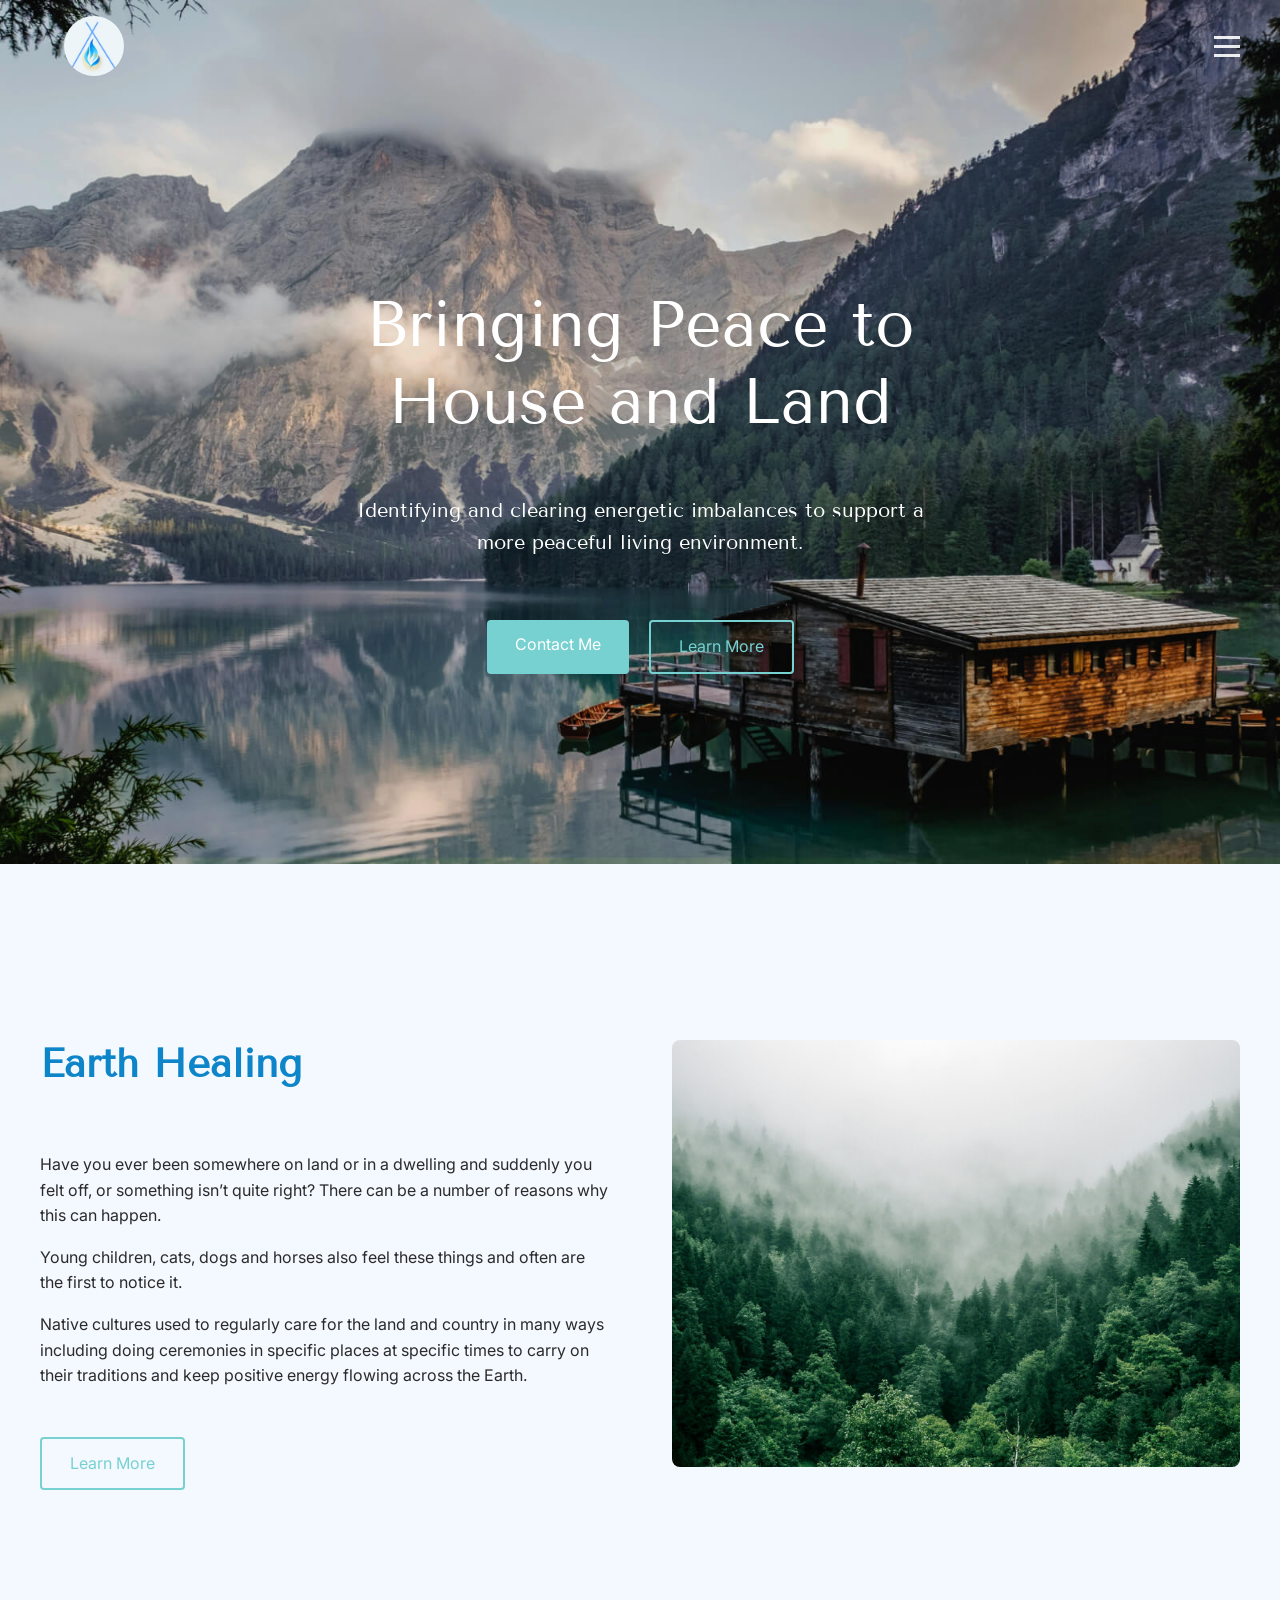
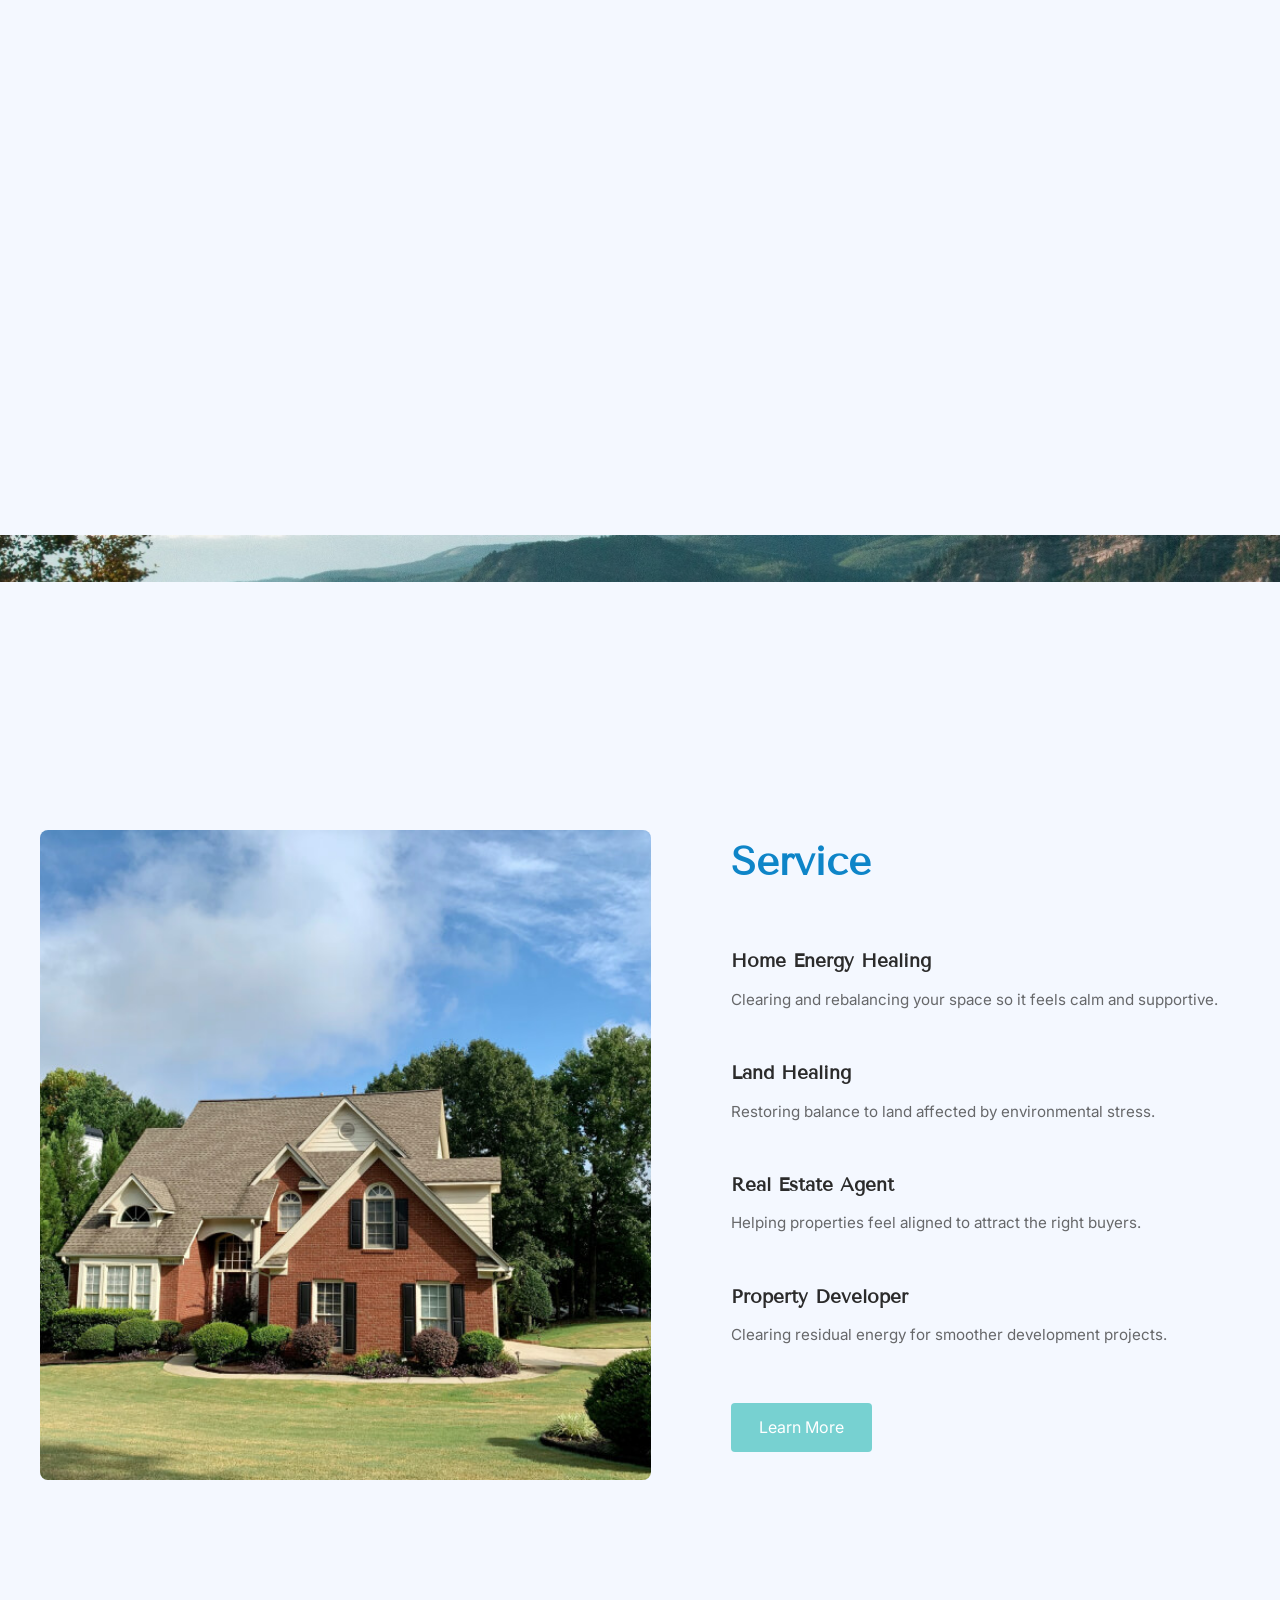
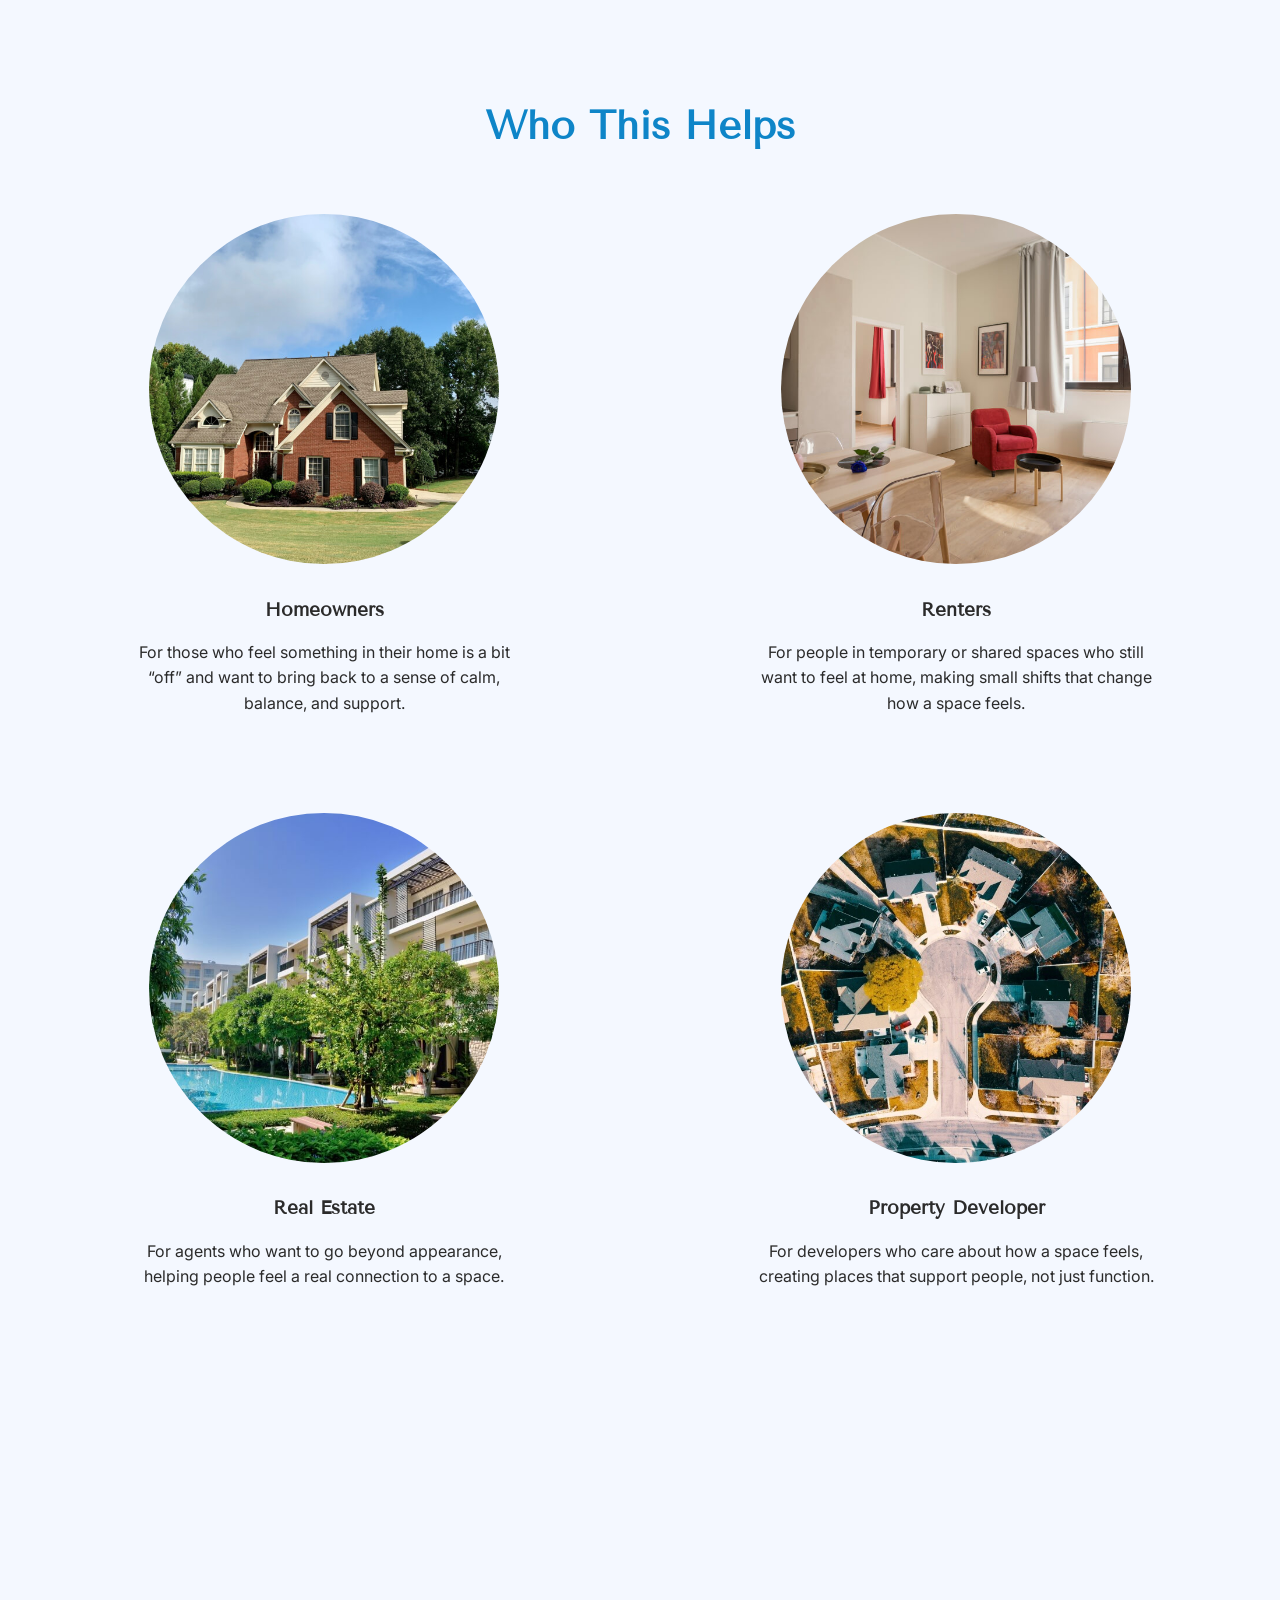
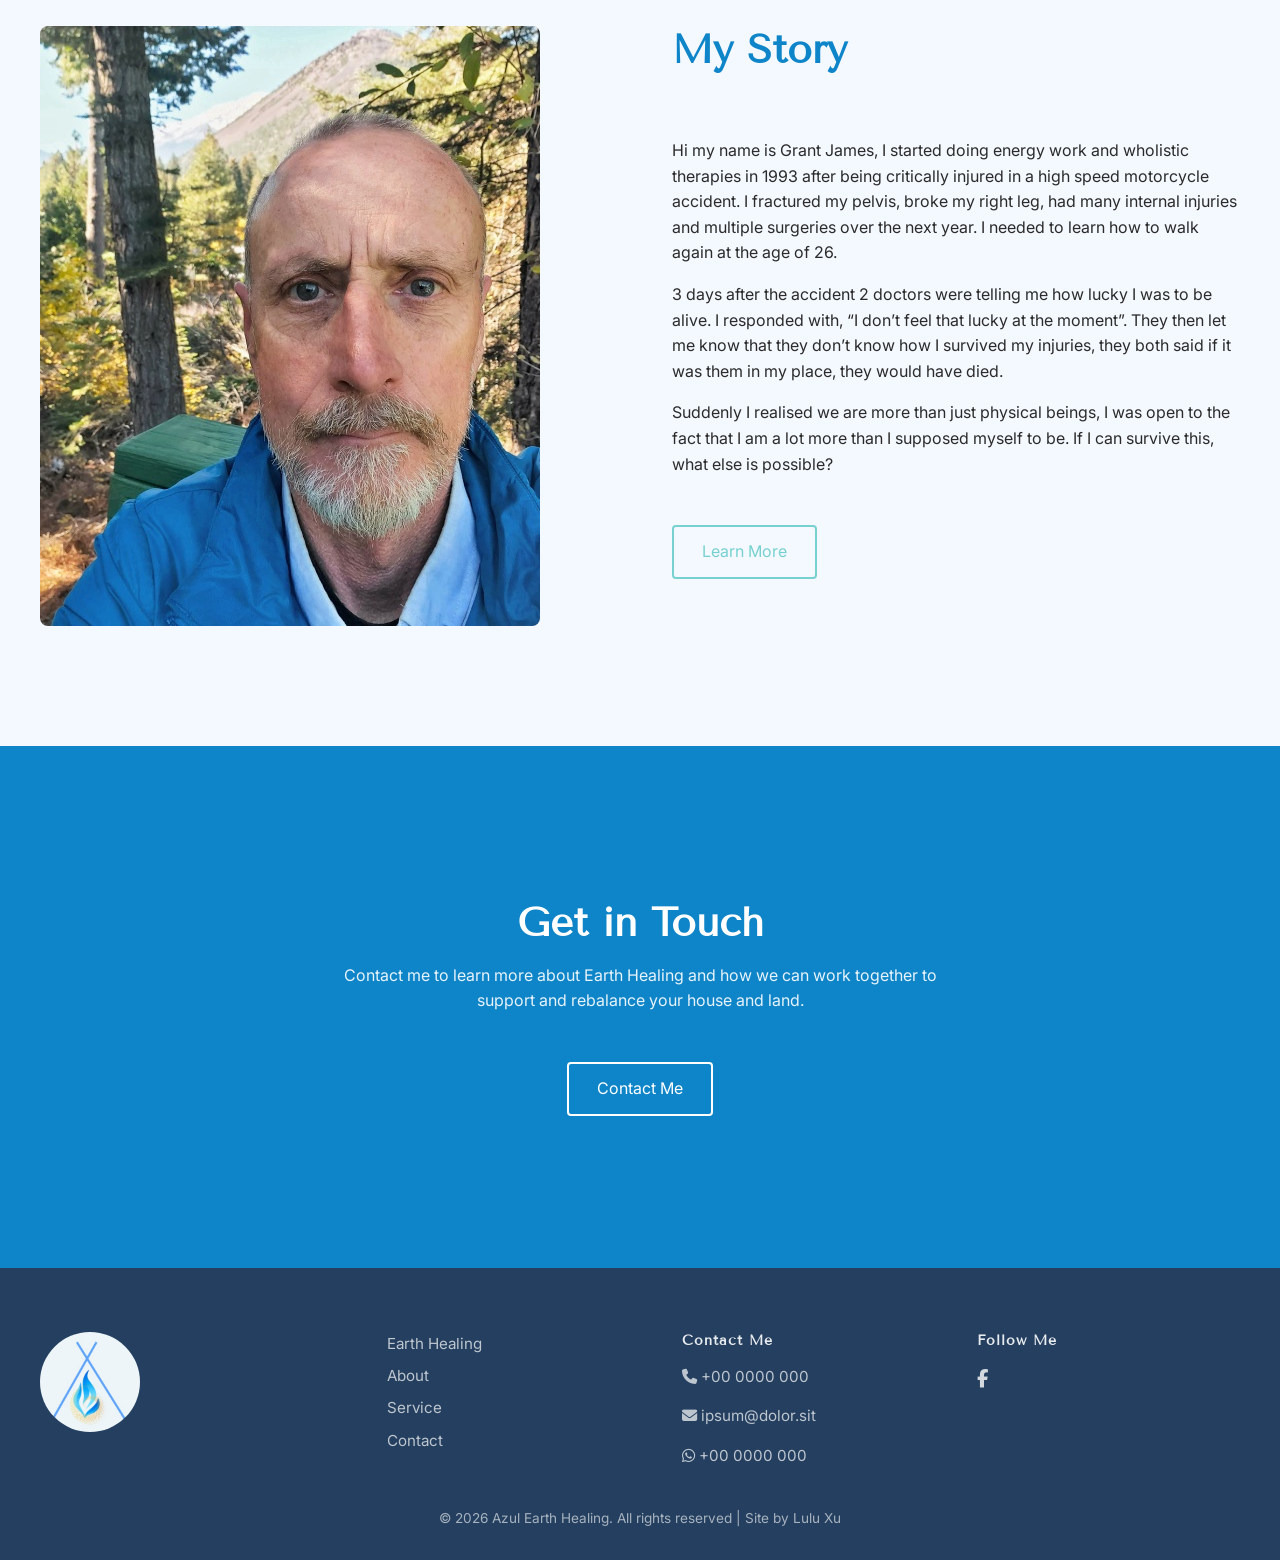
==== index.html @ b0267b79 "updating pricing section & adding Calendly" ====
<!DOCTYPE html>
<html lang="en">

<head>

<meta charset="UTF-8">
  <meta name="viewport" content="width=device-width, initial-scale=1.0">

<meta name="description" content="Azul Earth Healing">
  
<title>Azul Earth Healing</title>

<!-- preload the hero image so it doesn't cause flash -->
<link rel="preload" as="image" href="images/hero-Grant.jpg">

<link rel="stylesheet" href="css/styles.css">

<link href="https://fonts.googleapis.com/css2?family=Inter:wght@300;400;500&family=Tenor+Sans&display=swap" rel="stylesheet">

<link rel="stylesheet" href="https://cdnjs.cloudflare.com/ajax/libs/font-awesome/6.5.0/css/all.min.css">
</head>

<body >

<!-- NAVBAR 

<header class="navbar">

<div class="container nav-wrapper">

<div class="logo">
  <a href="index.html">
  <img src="images//logo-Grant.jpg" alt="Grant James Logo"></a>
</div>

<nav>
<ul>
  <li><a href="EarthHealing.html">Earth Healing</a></li>
  <li><a href="Service.html">Service</a></li>
  <li><a href="About.html">About</a></li>
  <li><a href="Contact.html">Contact</a></li>

</ul>
</nav>

</div>

</header>
-->



<!-- NAVBAR NEW -->
<header class="navbar">
  <div class="container nav-container">
    
    <!-- Logo -->
    <div class="logo">
     <a href="index.html">
  <img src="images//logo-Grant.jpg" alt="Grant James Logo"></a>
    </div>

    <!-- Nav Links -->
    <nav class="nav-menu" id="navMenu">
      <a href="EarthHealing.html">Earth Healing</a>
      <a href="Service.html">Service</a>
      <a href="About.html">About</a>
      <a href="Contact.html">Contact</a>
    </nav>

    <!-- Hamburger -->
    <div class="hamburger" id="hamburger">
      <span></span>
      <span></span>
      <span></span>
    </div>

  </div>
</header>


<!-- HERO -->

<section class="hero parallax-hero">

<div class="container hero-content">

<h1>Bringing Peace to House and Land</h1>

<p>
Identifying and clearing energetic imbalances to support a more peaceful living environment.
</p>

<div class="hero-buttons">

  <a href="Contact.html" class="btn btn-primary">Contact Me</a>
  <a href="About.html" class="btn btn-outline">Learn More</a>

</div>

</div>

</section>





<!-- CONTENT SECTION -->


<section class="section">
 
<div class="container earthHealing grid-2 reveal">
   
<div>

<h2>Earth Healing</h2>

<p>Have you ever been somewhere on land or in a dwelling and suddenly you felt off, or something isn’t quite right? There can be a number of reasons why this can happen.
</p>
 <p>Young children, cats, dogs and horses also feel these things and often are the first to notice it. 
</p>      
 <p>Native cultures used to regularly care for the land and country in many ways including doing ceremonies in specific places at specific times to carry on their traditions and keep positive energy flowing across the Earth. 
</p>      


<a href="EarthHealing.html" class="btn btn-outline">Learn More</a>

</div>

<img src="images/earth-healing-img-grant.jpg" alt="Grant James - Land Healing">

</div>

</section>


<!-- IMAGE SECTION (PARALLAX / VISUAL BREAK) -->

<section class="image-section parallax-bg"></section>


<!-- SERVICES -->


<section class="services-hover reveal">
  <div class="container services-layout">

    <!-- LEFT: IMAGE -->
   <div class="service-image">
  <img id="imageA" class="img-layer active" src="images/homeowners.jpg" alt="">
  <img id="imageB" class="img-layer" src="images/homeowners.jpg" alt="">
</div>

    <!-- RIGHT: TEXT LIST -->
    <div class="service-list">
  

      <div class="service-item active" 
           data-image="images/homeowners.jpg">
             <h2>Service</h2>
        <h3>Home Energy Healing</h3>
        <p>Clearing and rebalancing your space so it feels calm and supportive.</p>
      </div>

      <div class="service-item" 
           data-image="images/earthHealingImg2.jpg">
        <h3>Land Healing</h3>
        <p>Restoring balance to land affected by environmental stress.</p>
      </div>

      <div class="service-item" 
           data-image="images/realestate.jpg">
        <h3>Real Estate Agent</h3>
        <p>Helping properties feel aligned to attract the right buyers.</p>
      </div>

      <div class="service-item" 
           data-image="images/developer.jpg">
        <h3>Property Developer</h3>
        <p>Clearing residual energy for smoother development projects.</p>
      </div>

      <a href="Service.html" class="btn service-list-btn btn-primary">Learn More</a>

    </div>

  </div>
</section>





<!-- Who This Helps Section -->


<section class="section client">

<div class="container reveal">

<h2 class="text-center">Who This Helps</h2>

<div class="grid-2">

<div class="client-card">

<img src="images/homeowners.jpg" alt="Homeowners">

<h3>Homeowners</h3>

<p>For those who feel something in their home is a bit “off” and want to bring back to a sense of calm, balance, and support.
</p>

</div>

<div class="client-card">

<img src="images/renters.jpg" alt="Renters">

<h3>Renters</h3>

<p>For people in temporary or shared spaces who still want to feel at home, making small shifts that change how a space feels.
</p>

</div>

<div class="client-card">

<img src="images/realestate.jpg" alt="Real estate">

<h3>Real Estate</h3>

<p>For agents who want to go beyond appearance, helping people feel a real connection to a space.
</p>

</div>

<div class="client-card">

<img src="images/developer.jpg" alt="Real estate">

<h3>Property Developer</h3>

<p>For developers who care about how a space feels, creating places that support people, not just function.
</p>

</div>

</div>

</div>

</section>

<!-- STORY / ABOUT -->

<section class="section">

<div class="container myStory grid-2 reveal">

<img src="images/profile-Grant.jpg" alt="Grant James">

<div>

<h2 >My Story</h2>

    <p>Hi my name is Grant James, I started doing energy work and wholistic therapies in 1993 after being critically injured in a high speed motorcycle accident. I fractured my pelvis, broke my right leg, had many internal injuries and multiple surgeries over the next year. I needed to learn how to walk again at the age of 26.
</p> 
    <p>3 days after the accident 2 doctors were telling me how lucky I was to be alive. I responded with, “I don’t feel that lucky at the moment”. They then let me know that they don’t know how I survived my injuries, they both said if it was them in my place, they would have died.
</p>
<p>Suddenly I realised we are more than just physical beings, I was open to the fact that I am a lot more than I supposed myself to be. If I can survive this, what else is possible?
</p>   
 

<a href="About.html" class="btn btn-outline">Learn More</a>

</div>



</div>

</section>




<!-- Calendly-->

<section class="reveal" >
<link href="https://assets.calendly.com/assets/external/widget.css" rel="stylesheet">
<script src="https://assets.calendly.com/assets/external/widget.js" type="text/javascript" async></script>
<script type="text/javascript">window.onload = function() { Calendly.initBadgeWidget({ url: 'https://calendly.com/luxu-designer/30min', text: 'BOOK A SESSION', color: '#77D1D1', textColor: '#FFFFFF', branding: false }); }</script>
</section>
 




 <!-- CTA -->
<section class="section cta">
  <div class="container text-center">
    <h2>Get in Touch</h2>
    <p class="cta-text">
   Contact me to learn more about Earth Healing and how we can work together to support and rebalance your house and land.

    </p>
    <a href="Contact.html" class="btn btn-outline">Contact Me</a>
  </div>
</section>

    <!-- Footer -->

<footer class="footer">
  <div class="container footer-grid">

    <!-- Logo -->
    <div class="footer-logo">
      <a href="index.html">
      <img src="images/logo-Grant.jpg" alt="logo"></a>
    </div>

    <!-- Links -->
    <div class="footer-col">
            <a href="EarthHealing.html">Earth Healing</a>
      <a href="About.html">About</a>
      <a href="Service.html">Service</a>
      <a href="Contact.html">Contact</a>
    </div>

    <!-- Contact -->
    <div class="footer-col">
      <h4><b>Contact Me</b></h4>
    <p><i class="fa-solid fa-phone"></i> +00 0000 000</p>
<p><i class="fa-solid fa-envelope"></i> ipsum@dolor.sit</p>
<p><i class="fa-brands fa-whatsapp"></i> +00 0000 000</p>
    </div>

    <!-- Social -->
    <div class="footer-col">
      <h4>Follow Me</h4>
      <div class="socials">
        <a href="#"><i class="fa-brands fa-facebook-f"></i></a>
        <!-- <a href="#"><i class="fa-brands fa-linkedin-in"></i></a>
        <a href="#"><i class="fa-brands fa-instagram"></i></a>-->
      </div>
    </div>

  </div>

  <div class="footer-bottom text-center">
    <p>© 2026 Azul Earth Healing. All rights reserved | Site by <a class="SiteBy" href="https://luluxu.net" target="_blank">Lulu Xu</a></p>
  </div>
</footer>




<script src="script.js"></script>


</body>
</html>
---- css/styles.css ----
RESET
VARIABLES
TYPOGRAPHY
LAYOUT
COMPONENTS
UTILITIES
ANIMATIONS
RESPONSIVE


/* ===== RESET ===== */

*,
*::before,
*::after{
box-sizing:border-box;
margin:0;
padding:0;
}

img{
max-width:100%;
display:block;
object-fit: cover;
border-radius: 8px;
}


html{
scroll-behavior:smooth;
}

body{
line-height:1.6;

/* gets rid of the margin on left/right side of hero & section image */
margin: 0;
}

a {
  text-decoration: none;
}



/* ===== VARIABLES ===== */

:root{

--color-primary:#0E85C8;
--color-accent:#77D1D1;
--color-text:#2B2B2B;
--color-bg:#F4F8FF;
--color-hover-primary:#7ac2c2;
--color-hover-secondary:#77D1D1;
--color-footer: #243f5f;


--font-heading:"Tenor Sans", sans-serif;
--font-body:"Inter", sans-serif;

--container:1200px;

--space-xs:8px;
--space-sm:16px;
--space-md:32px;
--space-lg:64px;
--space-xl:120px;

}

/* ===== TYPOGRAPHY ===== */

body{
font-family:var(--font-body);
color:var(--color-text);
background:var(--color-bg);

/* ===== fixing hamburger bar issue ===== */

  overflow-x: hidden;


}

h1,h2,h3,h4{
font-family:var(--font-heading);
line-height:1.2;
}

h1{
font-size:clamp(2.5rem,5vw,4rem);
font-weight: 500;
}

h2{
font-size:clamp(2rem,4vw,2.5rem);
color:var(--color-primary);
}


section h2 {
  margin-bottom:var(--space-lg);
}

.section p {
  max-width: 65ch;
}

/* ===== LAYOUT ===== */

.container{
max-width:var(--container);
margin:auto;
padding:0 2rem;
}

.section{
padding:var(--space-xl) 0;
}

.grid-2{
display:grid;
grid-template-columns:1fr 1fr;
gap:var(--space-lg);
}

.grid-3{
display:grid;
grid-template-columns:repeat(3,1fr);
gap:var(--space-lg);
}

.grid-4{
  display:grid;
  grid-template-columns: repeat(4, 1fr);
  gap:var(--space-xs);

}



/* ===== UTILITIES ===== */

.text-center{
text-align:center;
}



/* ===== COMPONENTS: Buttons ===== */

.btn{
display:inline-block;
padding:12px 28px;
border-radius:4px;
transition:.3s;
font-size:16px;
margin: var(--space-md) 0;
}



.btn-primary{
background:var(--color-accent);
color:white;
}

.btn-primary:hover{
background:var(--color-hover-primary);
color:white;
 /* box-shadow: 0 4px 10px rgba(0, 0, 0, 0.106);*/

}


.btn-outline{
border:2px solid var(--color-accent);
color:var(--color-accent);
}



.btn-outline:hover{
background:var(--color-hover-secondary);
color:white;
/* border:2px solid var(--color-hover-secondary);*/

}



/* ===== COMPONENTS: link hover-over animation ===== */

nav a,
.footer a,
a.inline-link {
  position: relative;
  text-decoration: none;
}

/* underline (hidden by default) */
nav a::after,
a.inline-link::after {
  content: "";
  position: absolute;
  left: 0;
  bottom: -4px;

  width: 0;
  height: 2px;
  background: var(--color-accent);

  transition: width 0.3s ease;
}

/* hover */
nav a:hover::after,
a.inline-link:hover::after {
  width: 100%;
}



/* =====  HOMEPAGE ===== */
/* =====HOMEPAGE: Nav ===== */

/* NAVBAR BASE */
.navbar {
  position:absolute;
  left: 0;
  right: 0;   /* 🔥 THIS is the fix */  
  top: 0;

    box-sizing: border-box;

  z-index: 1000;
  padding: 16px 32px;
 
  background: transparent;   /* ✅ fully transparent */
  backdrop-filter: none;     /* ✅ remove blur */
}


.navbar-dark {
  position: absolute;
  left: 0;
  right: 0;   /* 🔥 THIS is the fix */  
  top: 0;

    box-sizing: border-box;

  z-index: 1000;
  padding: 16px 32px;
 
  background: transparent;   
  backdrop-filter: none;     /* ✅ remove blur */
}

.nav-container {
  display: flex;
  justify-content: space-between;
  align-items: center;

    padding-right: 8px;

}

/* NAV LINKS */
.nav-menu {
  position: fixed;
  top: 0;
  right: -100%;
  height: 100vh;
  width: 25%;              /* ✅ quarter screen */

  min-width: 280px;        /* ✅ prevents being too small */
  max-width: 400px;        /* ✅ prevents being too wide */
  
  background:var(--color-footer);
  backdrop-filter: blur(14px);

  display: flex;
  flex-direction: column;
  align-items: center;
  justify-content: center;
  gap: 40px;

  transition: right 0.5s ease;
}



.nav-menu.active {
  right: 0;
}


.nav-menu a {
 font-size: 1.4rem;
  letter-spacing: 1px;

  text-decoration: none;
  color: white;
  font-weight: 400;
  transition: opacity 0.3s ease;
}

.nav-menu a:hover {
  opacity: 0.6;
}



/* HAMBURGER on dark bg */
.hamburger {
  display: flex;
  flex-direction: column;
  gap: 6px;
  cursor: pointer;

  position: relative;   /* 🔥 important */
  z-index: 1100;
}

.hamburger span {
    width: 26px;
  height: 3px;
    transform-origin: center; /* 🔥 important */
  background: rgba(255,255,255,0.9);
}

/* ACTIVE STATE */
.hamburger.active span:nth-child(1) {
  transform: translateY(9px) rotate(45deg);
}

.hamburger.active span:nth-child(2) {
  opacity: 0;
}

.hamburger.active span:nth-child(3) {
  transform: translateY(-9px) rotate(-45deg);
}




/* HAMBURGER on light bg */

.hamburger-dark {
  display: flex;
  flex-direction: column;
  gap: 6px;
  cursor: pointer;

  position: relative;   /* 🔥 important */
  z-index: 1100;
}

.hamburger-dark span {
    width: 26px;
  height: 3px;
    transform-origin: center; /* 🔥 important */
  background:var(--color-primary);
}

/* ACTIVE STATE */
.hamburger-dark.active span:nth-child(1) {
  transform: translateY(9px) rotate(45deg);
}

.hamburger-dark.active span:nth-child(2) {
  opacity: 0;
}

.hamburger-dark.active span:nth-child(3) {
  transform: translateY(-9px) rotate(-45deg);
}


.logo img {
  height: 60px;   /* control size */
  width: auto;
  display: block;
  border-radius:50%;

}

/* ===== HOMEPAGE: Hero ===== */


.hero{
min-height:100vh;
display:flex;
align-items:center;
justify-content:center;
text-align:center;
color:white;

background-image:url("../images/hero-Grant.jpg");

/* Make bg image size larger so there's enough room for the parallax effect */
background-size:120%;
background-position:center 0px;
background-repeat: no-repeat;

padding-top:20px;
}


.hero-content{
max-width:700px;
}

.hero-content p{
margin:24px auto;
font-family: var(--font-heading);
  font-size: clamp(1.2rem, 1.8vw, 1.25rem);
  line-height: 1.6;
  max-width: 600px;
}

.hero-buttons{
display:flex;
justify-content:center;
gap:20px;
margin-top:30px;
}

/* add delay to hero h1, p & two buttons */
.hero h1,
.hero p,
.hero .btn {
  opacity: 0;
  transform: translateY(20px);
}

.hero h1 {
  animation: fadeUp 0.8s ease forwards;
  animation-delay: 0.3s;
}

.hero p {
  animation: fadeUp 0.8s ease forwards;
  animation-delay: 0.7s;
}

/* Buttons */
.hero .btn:nth-of-type(1) {
  animation: fadeUp 0.8s ease forwards;
  animation-delay: 1.1s;
}

.hero .btn:nth-of-type(2) {
  animation: fadeUp 0.8s ease forwards;
  animation-delay: 1.4s;
}

@keyframes fadeUp {
  to {
    opacity: 1;
    transform: translateY(0);
  }
}



/* ===== COMPONENTS: Parallax ===== */

.parallax-img{
position:relative;
overflow:hidden;
height:100%;
}

.parallax-img img{
width:100%;
height:120%;
object-fit:cover;
will-change:transform;
transform:translateY(0);
}

/* ===== HOMEPAGE: Earth Healing ===== */

/* Get rid of the margin on top of heading so the heading & image align top */
.earthHealing h2{
  margin-top: 0;
}


/* ===== HOMEPAGE: NEW Service Section ===== */

.services-hover{

  margin: var(--space-lg) 0;
  padding-top: var(--space-xl);
}



.services-layout {
  display: grid;
  grid-template-columns: 1.2fr 1fr;
  gap: 80px;
  align-items: start; /* ✅ aligns top edges */
  margin-top: var(--space-lg);
}

.service-item h2{

  margin-top: 0;
  padding-top: 0;
}

.service-image {
  position: relative;
  width: 100%;
  height: 650px;
  overflow: hidden;
}

.img-layer {
  position: absolute;
  inset: 0;

  width: 100%;
  height: 100%;
  object-fit: cover;
  border-radius: 8px;

  opacity: 0;
  transition: opacity 0.7s ease; /* slower = nicer */
}

.img-layer.active {
  opacity: 1;
}

.service-item {
  padding: var(--space-xs) 0;
  cursor: default;
  transition: all 0.3s ease;
}

.service-item.active {
  opacity: 1;
}

.service-item h3 {
  margin-bottom: 8px;
}

.service-item p {
  font-size: 0.95rem;
  opacity: 0.7;
}



/* =====HOMEPAGE: SERVICE CTA Button ===== */

.services-cta{
  margin-top: var(--space-lg); 
  display: flex;
  justify-content: center;
}


/* =====HOMEPAGE: CLIENT CARDS ===== */

.client-card{
text-align:center;
  display: flex;
  flex-direction: column;
  align-items: center;
}

.client-card img{
  margin-bottom:var(--space-sm);
  width: 350px;        /* or any size you want */
  height: 350px;       /* MUST be equal to width */
  object-fit: cover;   /* prevents stretching */
  border-radius: 50%;
}


.client-card p{

  max-width:400px;   /* adjust: 400–600px sweet spot */
  margin: 0 auto;     /* keeps it centered */
  line-height: 1.6;   /* improves readability */
  margin-bottom: var(--space-md);
}

/* =====HOMEPAGE: IMAGE BREAK ===== */

.image-section{
  height: 60vh;
  background-image: url("../images/hero-2.jpg");
  background-size: cover;
  background-position: center;
  background-repeat: no-repeat;
  overflow: hidden;
}

.image-section img{
width:100%;
height:100%;
object-fit:cover;
}


/* ===== HOMEPAGE: My Story Section ===== */

.myStorySectionHomepage h2{
  margin-top: 0;
}




/* ===== HOMEPAGE: CTA ===== */

.cta {
  background: var(--color-primary);
  color: white;
}

.cta h2 {
  color: white; /* override default blue h2 */
  margin-bottom: var(--space-sm);
}

.cta-text {
  margin: 0 auto var(--space-md);
  max-width: 60ch;
  opacity: 0.9;
}

/* override button inside CTA */
.cta .btn-outline {
  border-color: white;
  color: white;
    margin-top: var(--space-sm);

}

.cta .btn-outline:hover {
  background: white;
  color: var(--color-primary);
  border-color: white;
}

/* ===== COMPONENTS: FOOTER ===== */

.footer {
  background: var(--color-footer);
  color: white;
  padding: var(--space-lg) 0 var(--space-sm);
}

.footer-grid {
  display: grid;
  grid-template-columns: 1.2fr 1fr 1fr 1fr;
  gap: var(--space-md);
  align-items: start;
}

.footer-col h4 {
  margin-top: 0; /* make sure text algin top  */
}

/* Logo */
.footer-logo img {
  width: 100px;
  border-radius: 50%;
}

/* Columns */
.footer-col h4 {
  font-family: var(--font-heading);
  margin-bottom: var(--space-sm);
  font-size: 0.9rem;
  letter-spacing: 1px;
  opacity: 0.9;
}

.footer-col a,
.footer-col p {
  display: block;
  margin-bottom: var(--space-xs);
  color: white;
  opacity: 0.7;
  font-size: 0.95rem;
}

.footer-col a:hover {
  opacity: 1;
}

/* Socials */
.socials {
  display: flex;
  gap: var(--space-sm);
  margin-top: var(--space-xs);
}

.socials a {
  color: white;
  font-size: 18px;
  opacity: 0.8;
}

.socials a:hover {
  opacity: 1;
}

/* Bottom */
.footer-bottom {
  text-align: center;
  margin-top: var(--space-md);
  font-size: 0.85rem;
  opacity: 0.6;
}


.SiteBy{
  color: white;
}



/* ===== ABOUT PAGE ===== */
/* ===== ABOUT PAGE: My Story ===== */

.myStory{

  margin-top: var(--space-lg);
}

/* Keep heading & image top aligned */
.myStory h2{
  margin-top: 0;
}

/* Keep text & image top aligned */
.myStorySection2 p{
  margin-top: 0;
}



.myStorySection3 p{

  margin-top: 0;

}


/* ===== ABOUT PAGE: Quote ===== */

.quote{

  background-color: var(--color-primary);
  color: var(--color-bg);
  padding: var(--space-lg) 0;
}


/* ===== ABOUT PAGE: Photo Gallery ===== */

/* container hides overflow */
.gallery-track{
  overflow: hidden;
  width: 100%;
  margin: var(--space-md) 0;
}

/* horizontal row */
.gallery-row{
  display: flex;
  gap: var(--space-md);
  width: max-content;

  animation: scrollGallery 25s linear infinite;
}

/* images */
.gallery-row img{
  width: 300px;       /* control size */
  height: 300px;
  flex-shrink: 0;
}

/* animation */
@keyframes scrollGallery{
  from{
    transform: translateX(0);
  }
  to{
    transform: translateX(-50%);
  }
}

.gallery-row:hover{
  animation-play-state: paused;

}


/* ===== SERVICE PAGE ===== */
/* ===== SERVICE PAGE: What is Earth Healing ===== */

.earthHealingSection1{
  margin-top: var(--space-lg);
}

.earthHealingSection1 h2{
  margin-top: 0;
}


.earthHealingSection2 p{

  margin-top: 0;

}

.earthHealingSection3 p{

    margin-top: 0;

}

/* ===== SERVICE PAGE: Services ===== */

.services-interactive{
margin: 0;
}

.service-content h2{
  margin-top: 0;
}

.service-content p{
  margin-bottom: var(--space-md);
}

.services-interactive .service-content h3{
  margin: var(--space-sm) 0;
}

.service-panel{
  display:none;
}

.service-panel.active{
  display:block;
}

.service-buttons{
  display:flex;
  flex-direction:column;
  gap:var(--space-md);
  
  /* make buttons look less long */
  padding-left: var(--space-md);
}


/* button style */
.service-btn{
  display:flex;
  align-items:center;
  gap:var(--space-sm);

  padding:var(--space-sm);   /* ↑ more vertical, ↓ less horizontal */
  margin: 0 var(--space-sm);
  border-radius:50px;

  background:#E5E5E5;
  cursor:pointer;
  transition:0.3s;

  box-shadow:0 4px 10px rgba(0,0,0,0.05);

  width:450px;  
  min-width:260px;     /* keeps it nicely chunky */
}

.service-btn img{
  width:32px;
  height:auto;
  padding: var(--space-sm);
}

.service-btn span{
  font-family:var(--font-heading);
  font-size:1.1rem;
}

/* active state */
.service-btn.active{
  background:var(--color-accent);
  color:var(--color-text);
}

/* hover */
.service-btn:hover{
  transform:translateY(-2px);
  box-shadow:0 6px 14px rgba(0,0,0,0.08);
}







/* ===== SERVICE PAGE: How it works Section===== */

.how-it-work-card{
text-align:center;
padding:var(--space-md);
border-radius:8px;
background:white;
box-shadow:0 6px 16px rgba(0,0,0,0.05);
margin: var(--space-xs) var(--space-sm);
}


.how-it-work-card img{
width:40px;
margin:0 auto var(--space-md);
border-radius: 0;
}

.how-it-work-card h3{
margin-bottom:var(--space-sm);
} 



/* ===== SERVICE PAGE: Pricing Section ===== */

.pricing-grid {
  align-items: stretch;
}

/* card tweaks */
.pricing-card {
  padding: var(--space-md);
    display: flex;
  flex-direction: column;
    text-align: left;

}

/* price */
.price-row {
  display: flex;
  align-items: baseline;
  gap: 6px;
}

.price {
font-size: clamp(1.4rem, 3vw, 2rem);
  color: var(--color-primary);
  margin: 0;
}

.priceCurrency {
  font-size: 1rem;
  color: var(--color-primary);
}

.price span {
  font-size: 0.9rem;
  color: #777;
}

.pricing-card h4{
    margin-bottom: 0;
}

/* subtitle */
.pricing-sub {
  font-size: 0.9rem;
  opacity: 0.7;
  margin-bottom: var(--space-xs);
}

/* features list */
.pricing-features {
  list-style: none;
  padding: 0;
  margin: var(--space-md) 0;
  text-align: left;
}

.pricing-features li {
  margin-bottom: var(--space-xs);
  display: flex;
  align-items: center;
  gap: 8px;
}

/* check icon */
.pricing-features i {
  color: var(--color-accent);
}

/* disabled items */
.pricing-features .disabled {
  opacity: 0.3;
}

/* featured (middle card) */
.pricing-card.featured {
  box-shadow: 0 8px 20px rgba(0,0,0,0.08);
  border: 2px solid var(--color-accent);
}

.pricing-card .btn { 
  margin-top: auto;

    width: auto;
    align-self: stretch; 
    text-align: center;
}





/* ===== CONTACT PAGE ===== */

.contact {
  padding: var(--space-xl) 0;
  background-color: var(--color-bg);
}

.contact-container {
  max-width: 800px;
  margin: 0 auto;
  text-align: center;
}

.contact-container h2 {
  margin-bottom: var(--space-md);
}

.contact-container p {
  margin-bottom: var(--space-md);
  opacity: 0.8;
}

.contact-box {
  background: var(--color-accent);
  border-radius: 8px;
  padding: var(--space-lg);
}

.contact-box form{
  max-width: 600px;   /* 🔥 THIS fixes alignment */
  margin: 0 auto;
}

.form-group {
  text-align: left;
  margin-bottom: var(--space-md);
}

.form-group label {
  display: block;
  margin-bottom: 6px;
  font-size: 0.95rem;
}

.form-group input,
.form-group textarea {
  width: 100%;
  padding: 14px;
  border: none;
  border-radius: 4px;
  background-color: var(--color-bg);
  font-size: 1rem;

  display: block;
}

.form-group input:focus,
.form-group textarea:focus {
  background-color: white;
  outline: none;
}

.btn-contact {
  background-color: white;
  color: var(--color-hover-secondary); /* ✅ visible now */

  padding: 14px 36px;
  border: none;
  border-radius: 4px;

  cursor: pointer;
  font-weight: 500;
  transition: 0.3s;
}

.textarea{

  font-family: var(--font-body);
}

.btn-contact:hover {
  background-color: var(--color-bg);
  transform: translateY(-2px);
  box-shadow: 0 4px 12px rgba(0, 0, 0, 0.15);
}




/* ===== ANIMATIONS ===== */

/* ===== Scroll Reveal ===== */

.reveal{
opacity:0;
transform:translateY(30px);
transition:1s ease;
will-change:opacity, transform;
}

.reveal.visible{
opacity:1;
transform:translateY(0);
}


/* ===== RESPONSIVE ===== */

@media(max-width:900px){

nav ul{
  width: auto;
  padding: var(--space-sm);
}


.section{
  padding: var(--space-lg) 0; /* decrease section gap to 64px */
}

.section p{
  max-width: 100%;
}


.grid-2{
grid-template-columns:1fr;
}

.grid-3{
grid-template-columns:1fr;
}

.grid-4{
grid-template-columns:1fr;
}



 .hero {
    min-height: 100vh;
    background-size: cover;
    background-position: center;
    padding-top:0;
  }

  .hero-buttons{
gap:0;
margin-top:0;
}

.earthHealing img{
  display: none;

}

.service-image{

  display: none;
}

.client-card img{
  width: 260px;
  height: 260px;
}

.gallery-row img{
  width: 200px;       /* control size */
  height: auto;
  object-fit: cover;
  border-radius: 8px;
  flex-shrink: 0;
}


  .service-btn{
    width:auto;        /* full width on mobile*/
  margin: 0;
  padding: var(--space-xs);
  }

    .service-buttons{
    padding-left: 0;
  }



    /* service section on homepage*/
    .services-layout {
    grid-template-columns: 1fr; /* stack */
    gap: 40px;
  }

   .service-image {
    height: 300px; /* fixed nice ratio */
  }

  .img-layer {
    position: absolute;
    height: 100%;
  }

    .service-list {
    grid-template-columns:1fr;
    gap: 20px;
  }

  .service-list h2 {
    margin-bottom: 20px;
  }

 


    .pricing-grid{
    grid-template-columns:1fr;
  }


  .pricing-grid {
  align-items: stretch;
  padding: 0 ;
  padding-bottom: var(--space-sm);
}

.pricing-grid img{
display: none;

}


.services-interactive{
margin-top: var(--space-md);
}



.services-interactive h2{
  margin-bottom: var(--space-md);
}

.service-image{
  order: 2;
}


.service-item h2{
margin-bottom: var(--space-lg);
}

.services-hover{

  margin-top: 0;
}
 
.gallery-row:hover{
 animation-play-state:running; /* works better on mobile than pause when image touched*/
}

.image-section{
  height: 40vh;
}

.contact{
  margin-top: 0;
}


.contact-container{

  margin-left: var(--space-md);
  margin-right: var(--space-md);
padding:0;
  justify-content: center;

}

.contact-box {
  border-radius: 8px;
  padding-left: var(--space-md);
}


.footer-grid {
  grid-template-columns: 1.3fr  1fr;
}


    /* About Page*/
.myStorySection2 img{

order: -1;
}
.earthHealingSection1 img{

  order: -1;

}

.earthHealingSection3 img{
  order: -1;


}

 /*.footer-grid{
  grid-template-columns: 1fr;
  text-align:center;
}
.socials{
  justify-content:center;
}*/

  
}


@media screen and (max-width: 768px) {
.hero-buttons{
  flex-direction: column; /* make buttons stack on top of each other*/
  align-items: center; 
}
.hero .btn{
  width: 40%; /* make button width smaller*/
  max-width: 280px;
  margin-bottom: 0;
}

.hamburger {
    display: flex;
  }

  .nav-menu {
    position: fixed;
    top: 0;
    right: -100%;
    height: 100vh;
    width: 50%;
    background: var(--color-footer);
    backdrop-filter: blur(12px);

    flex-direction: column;
    align-items: center;
    justify-content: center;
    gap: 40px;

    transition: right 0.4s ease;
  }

  .nav-menu.active {
    right: 0;
  }

}
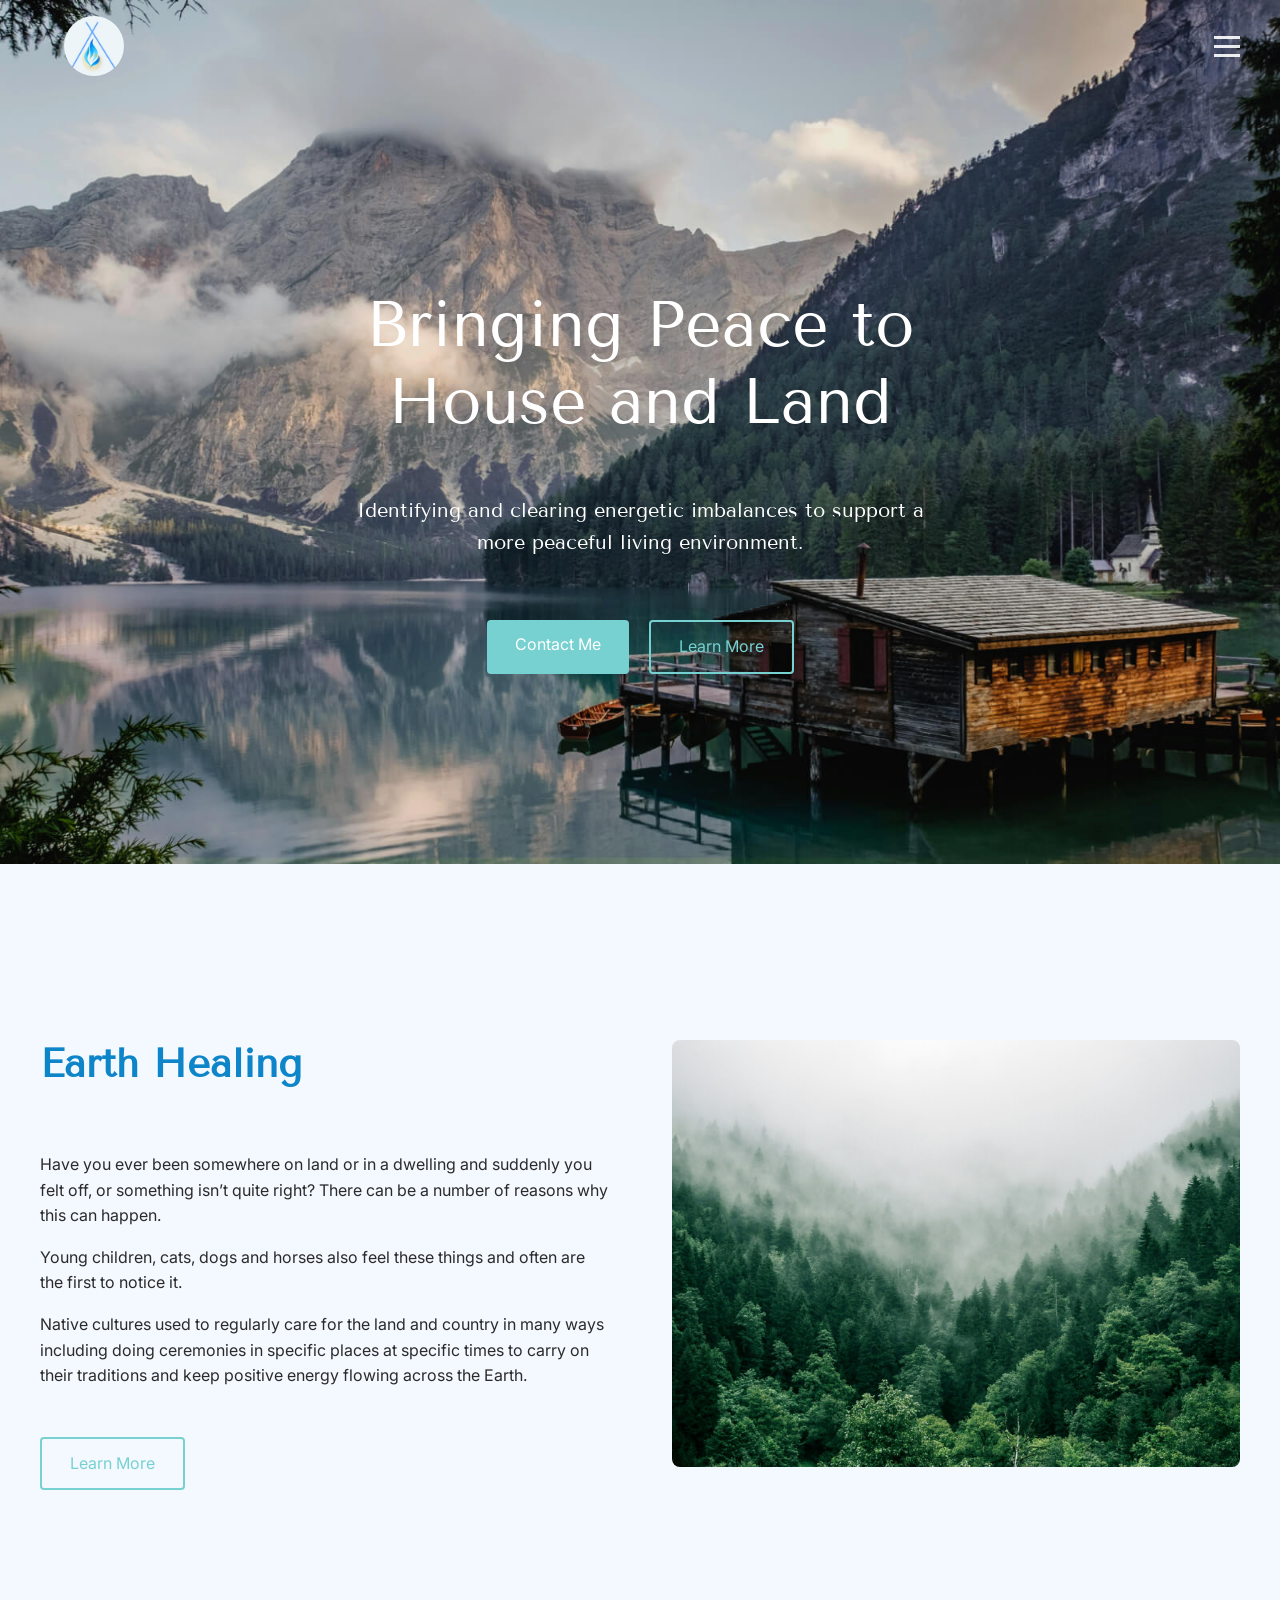
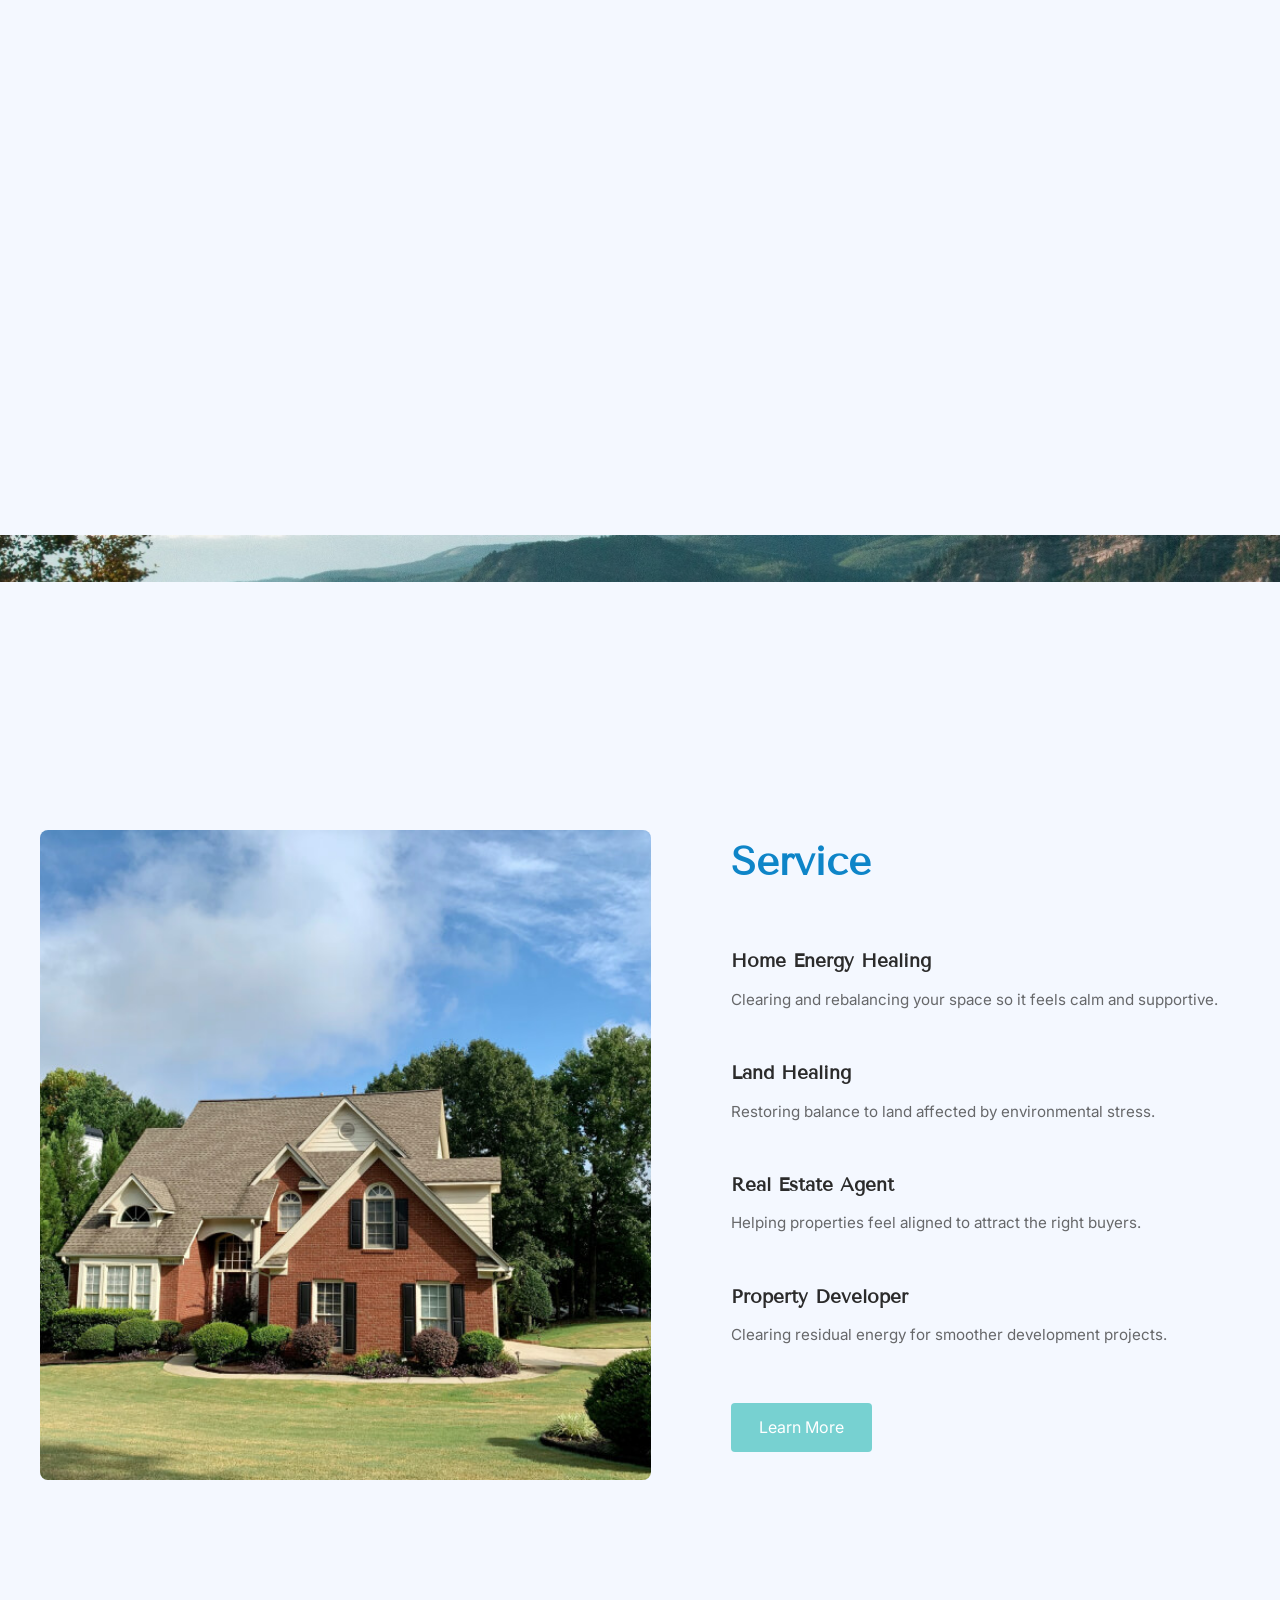
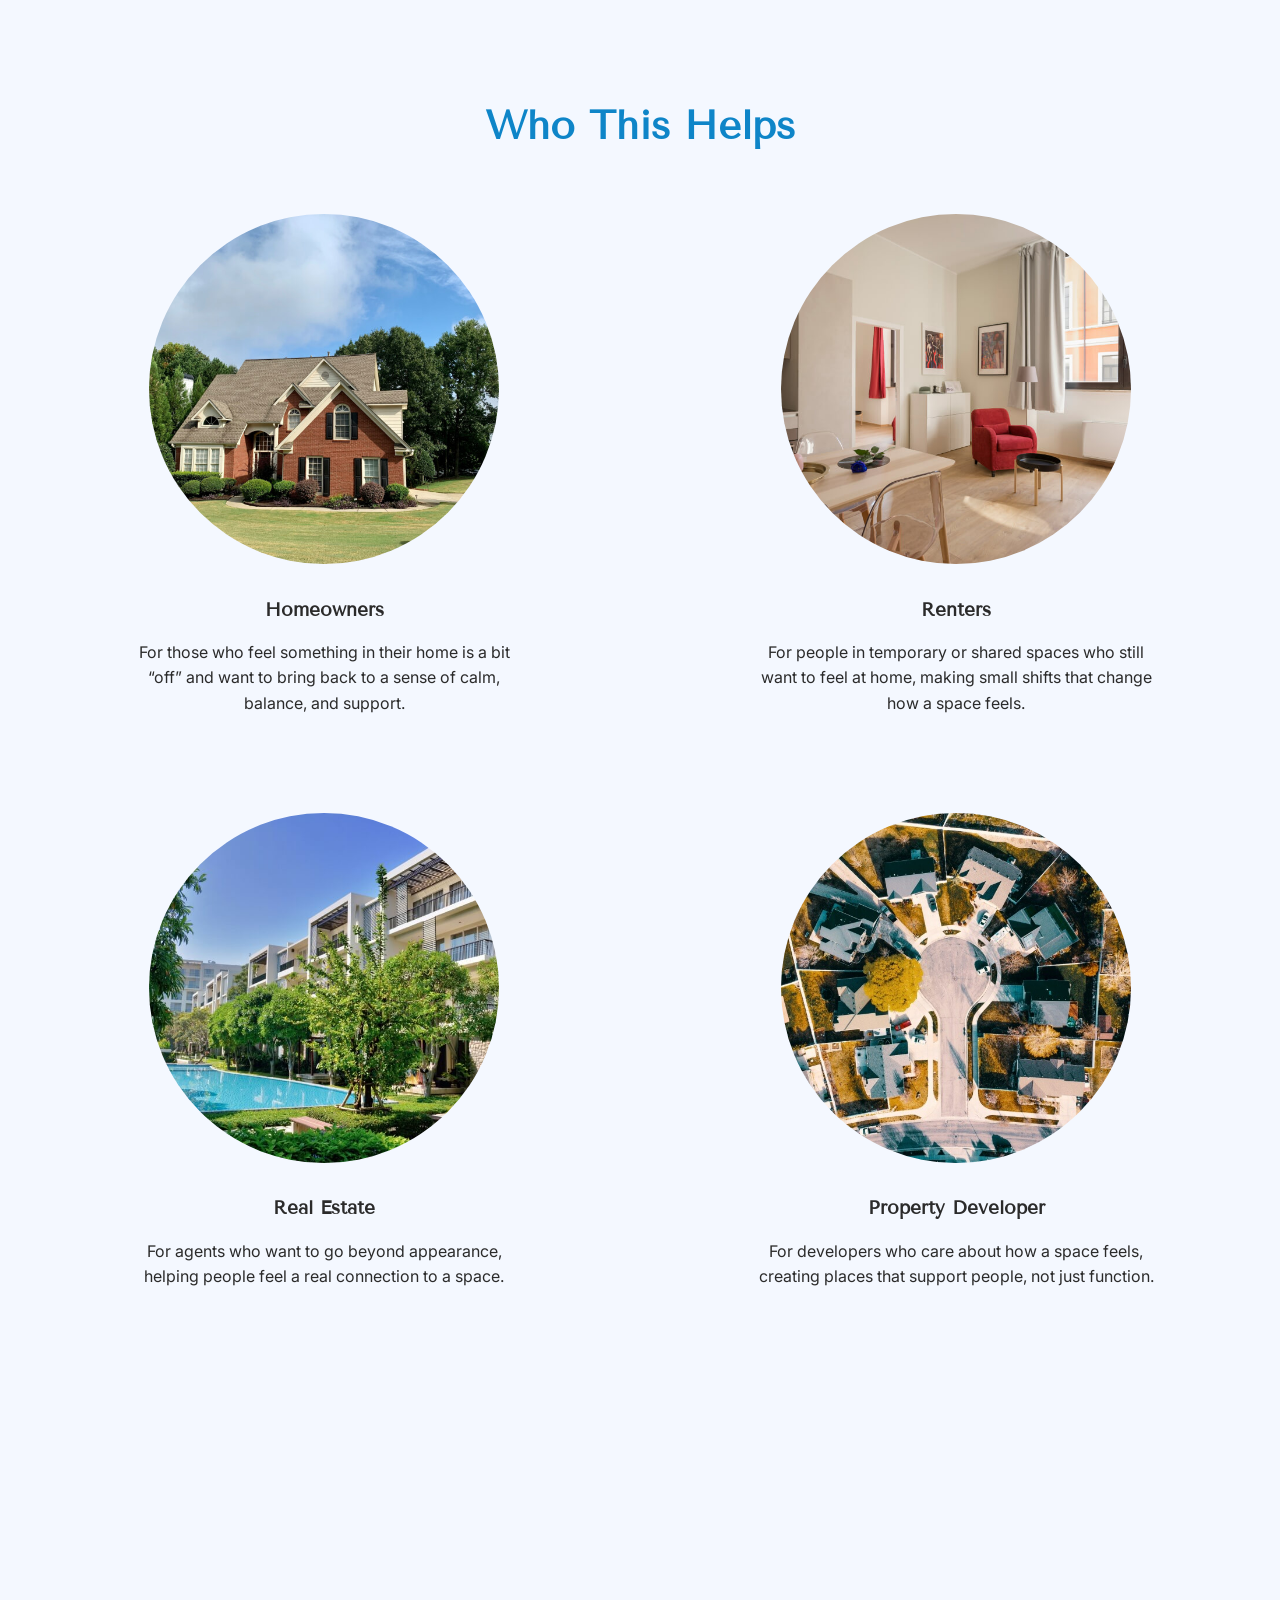
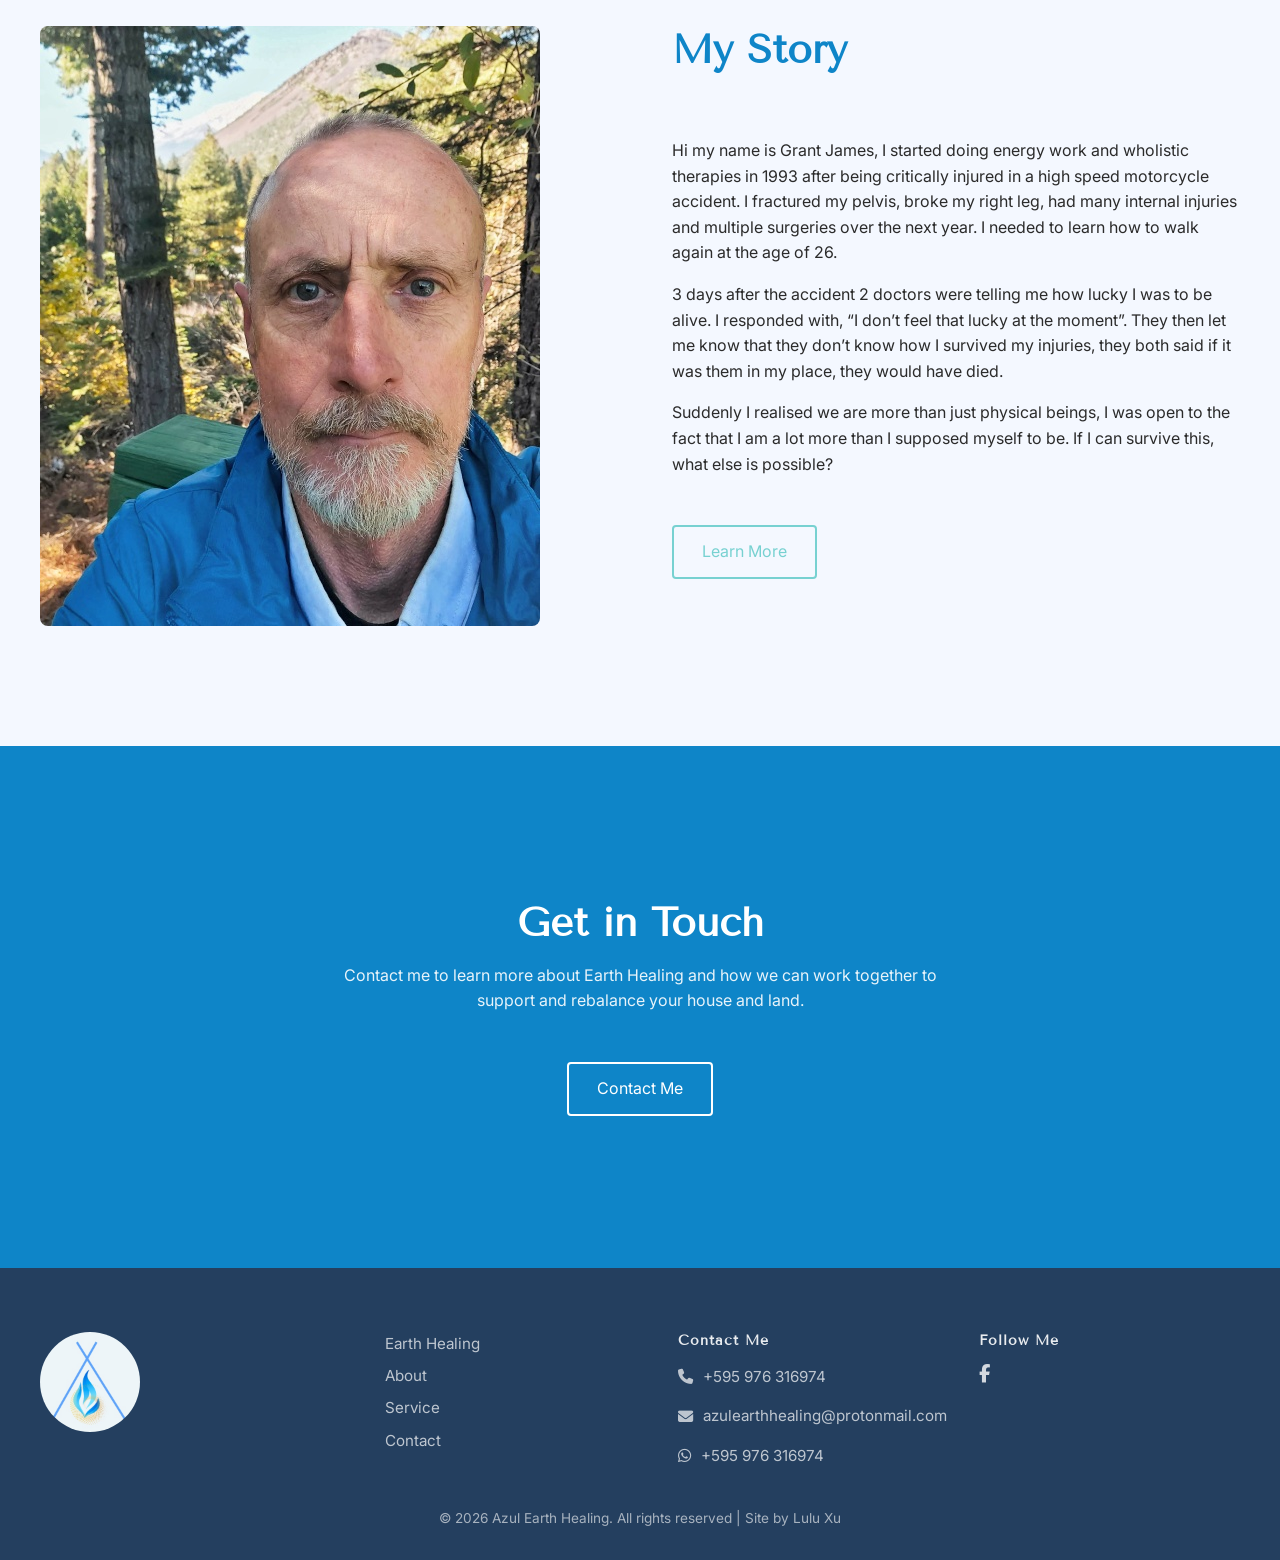
==== commit 72ba6632: "updating contact info & social media link, adding Calendly" ====
--- a/index.html
+++ b/index.html
@@ -286,16 +286,14 @@
 
 
 
-
-<!-- Calendly-->
-
-<section class="reveal" >
+ 
+<!-- Calendly badge widget begin -->
+ <section class="reveal" >
 <link href="https://assets.calendly.com/assets/external/widget.css" rel="stylesheet">
 <script src="https://assets.calendly.com/assets/external/widget.js" type="text/javascript" async></script>
-<script type="text/javascript">window.onload = function() { Calendly.initBadgeWidget({ url: 'https://calendly.com/luxu-designer/30min', text: 'BOOK A SESSION', color: '#77D1D1', textColor: '#FFFFFF', branding: false }); }</script>
-</section>
- 
-
+<script type="text/javascript">window.onload = function() { Calendly.initBadgeWidget({ url: 'https://calendly.com/azulearthhealing/30min', text: 'BOOK A SESSION', color: '#77D1D1', textColor: '#ffffff', branding: false }); }</script>
+</section>
+<!-- Calendly badge widget end -->
 
 
 
@@ -333,16 +331,16 @@
     <!-- Contact -->
     <div class="footer-col">
       <h4><b>Contact Me</b></h4>
-    <p><i class="fa-solid fa-phone"></i> +00 0000 000</p>
-<p><i class="fa-solid fa-envelope"></i> ipsum@dolor.sit</p>
-<p><i class="fa-brands fa-whatsapp"></i> +00 0000 000</p>
+    <p><i class="fa-solid fa-phone"></i> +595 976 316974 </p>
+<p><i class="fa-solid fa-envelope"></i> azulearthhealing@protonmail.com</p>
+<p><i class="fa-brands fa-whatsapp"></i> +595 976 316974 </p>
     </div>
 
     <!-- Social -->
     <div class="footer-col">
       <h4>Follow Me</h4>
       <div class="socials">
-        <a href="#"><i class="fa-brands fa-facebook-f"></i></a>
+        <a href="https://www.facebook.com/share/1DdQA3otDJ" target="_blank"><i class="fa-brands fa-facebook-f"></i></a>
         <!-- <a href="#"><i class="fa-brands fa-linkedin-in"></i></a>
         <a href="#"><i class="fa-brands fa-instagram"></i></a>-->
       </div>
--- a/css/styles.css
+++ b/css/styles.css
@@ -689,11 +689,14 @@
 
 .footer-col a,
 .footer-col p {
-  display: block;
   margin-bottom: var(--space-xs);
   color: white;
   opacity: 0.7;
   font-size: 0.95rem;
+
+    display: flex;
+  align-items: center; /* vertical alignment */
+  gap: 10px; /* space between icon + text */
 }
 
 .footer-col a:hover {
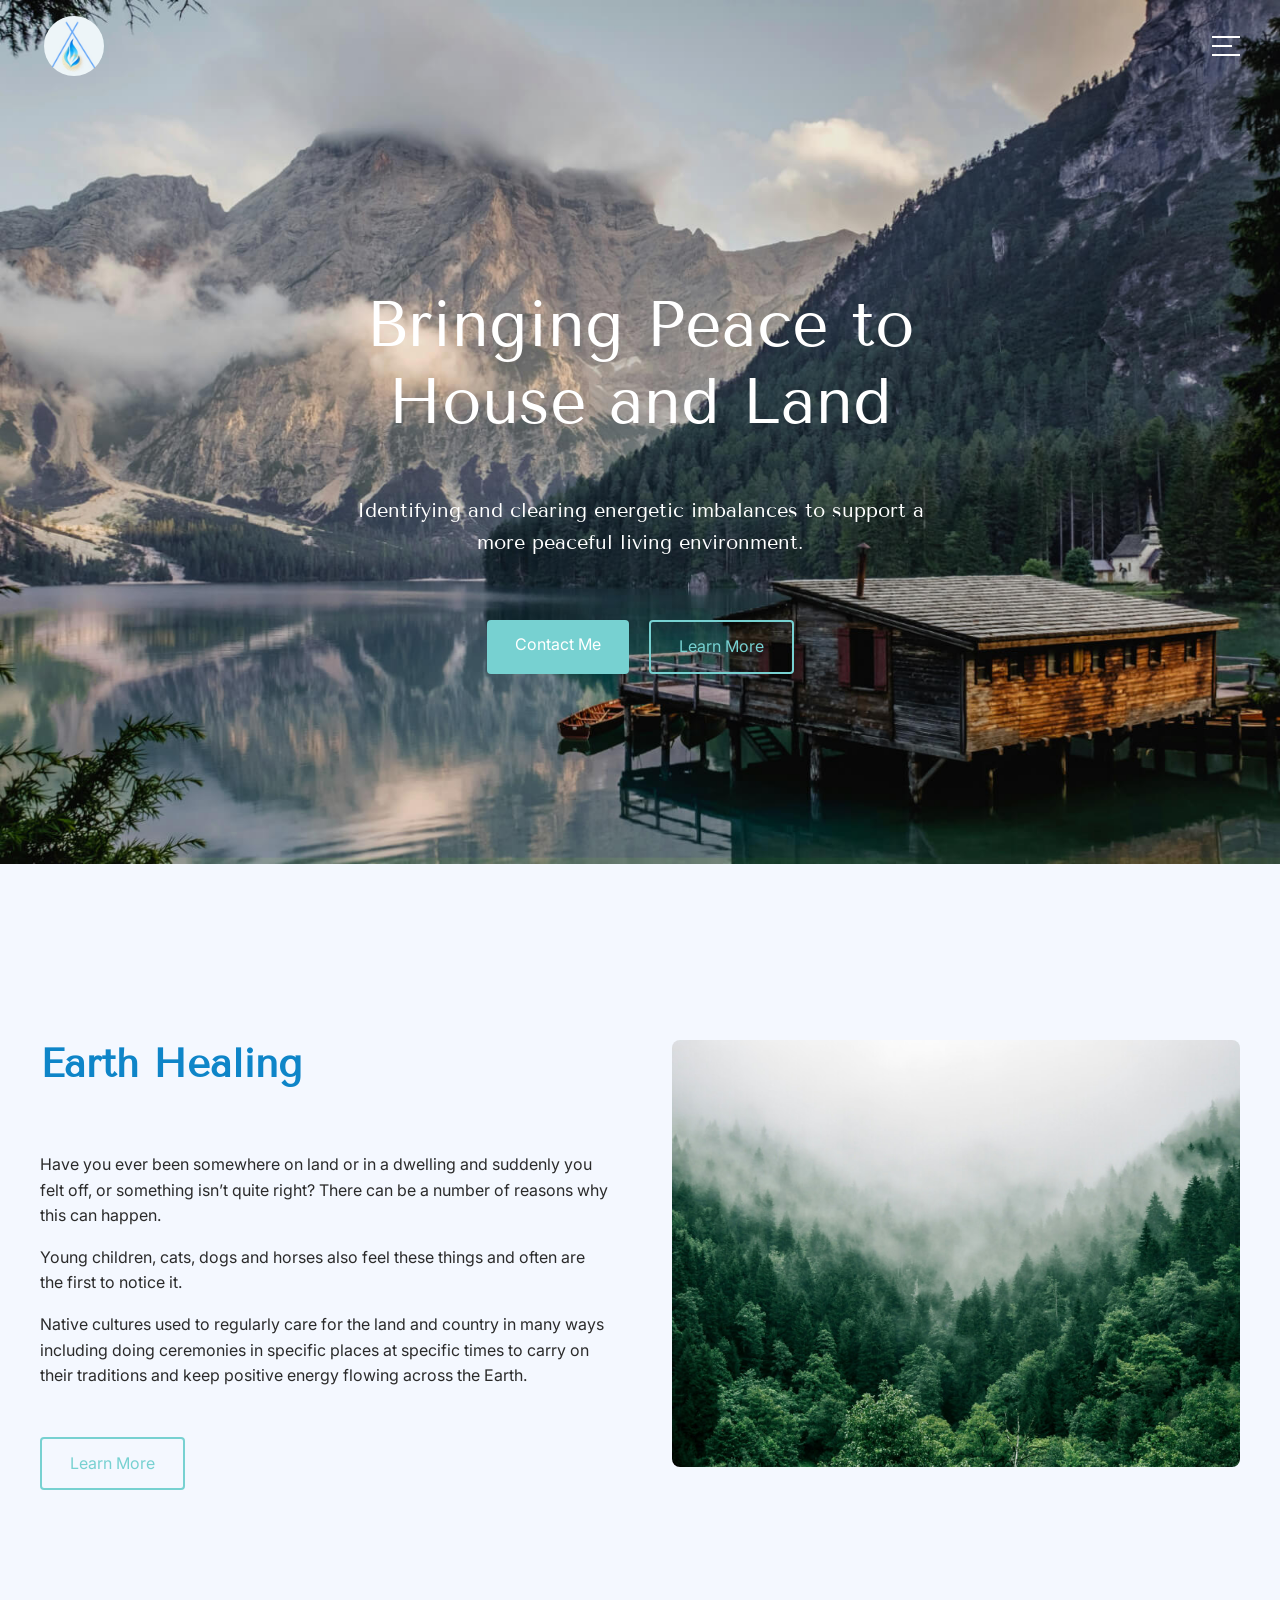
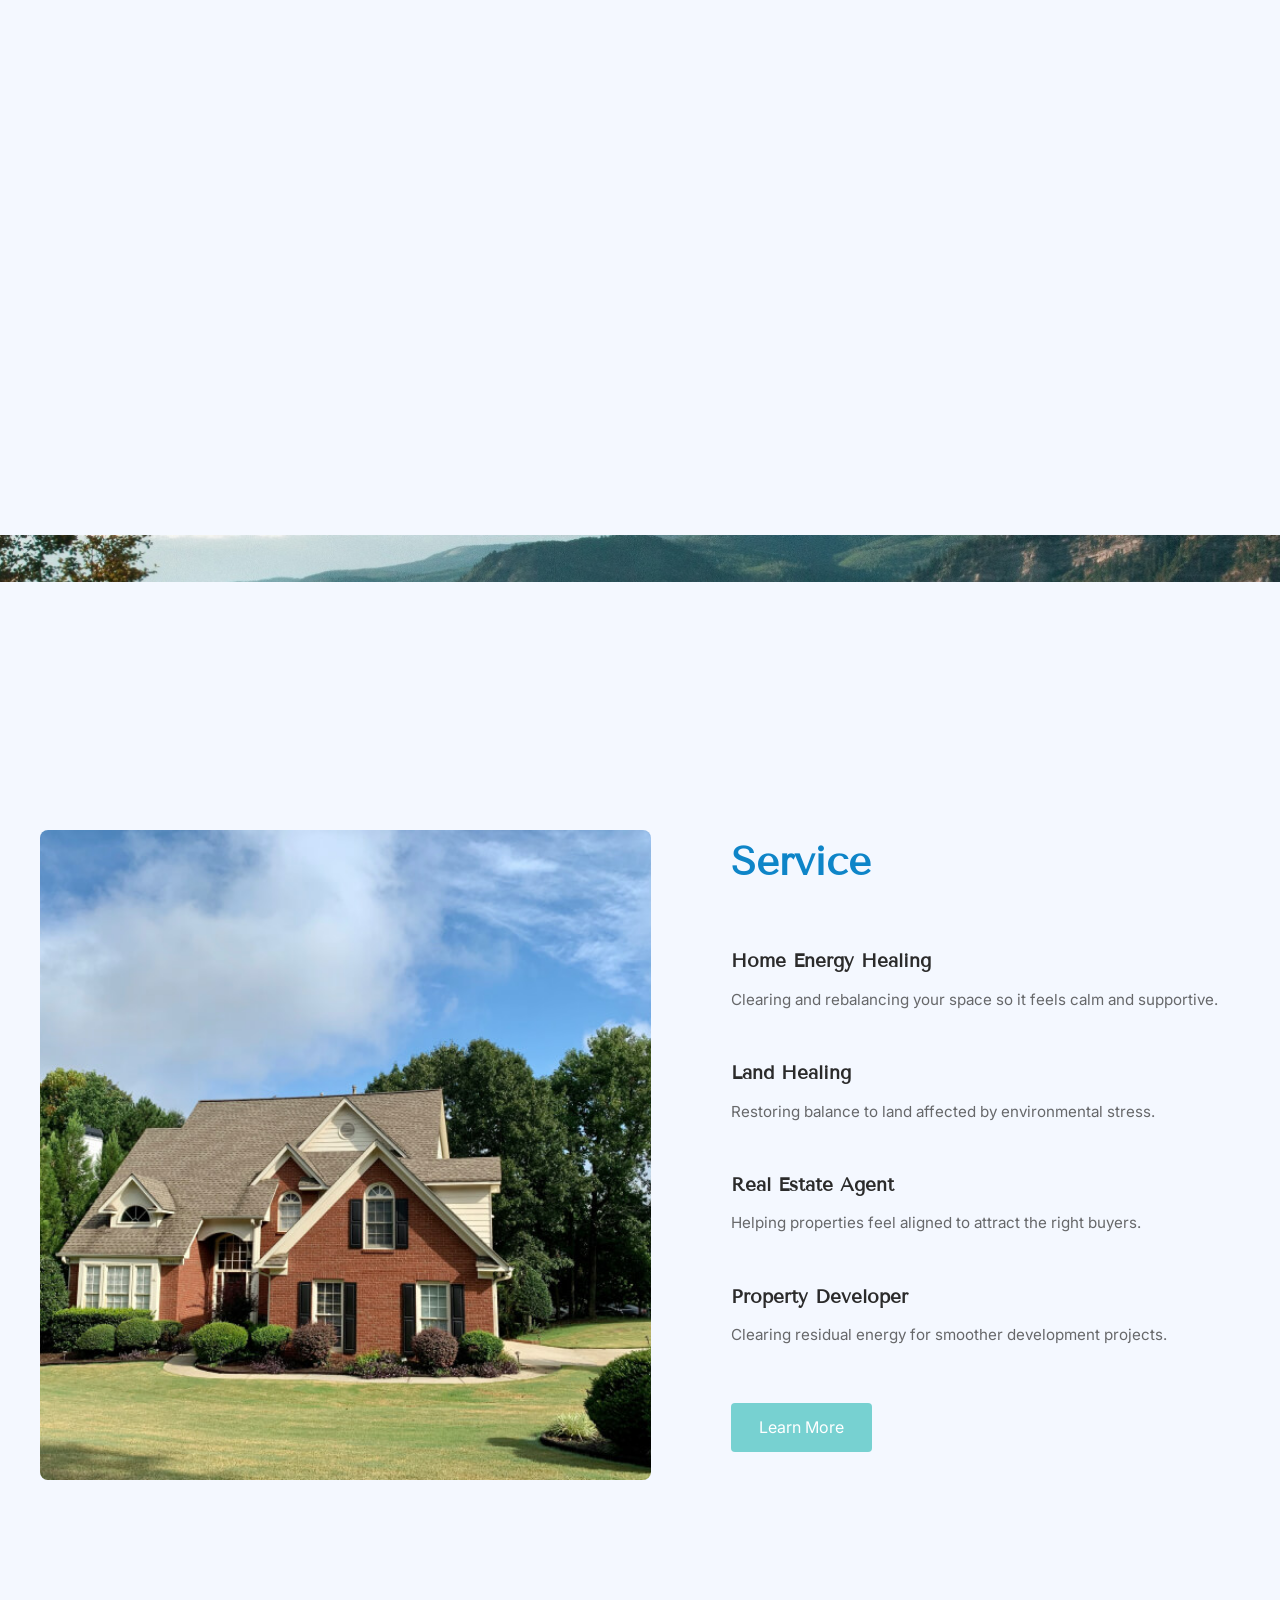
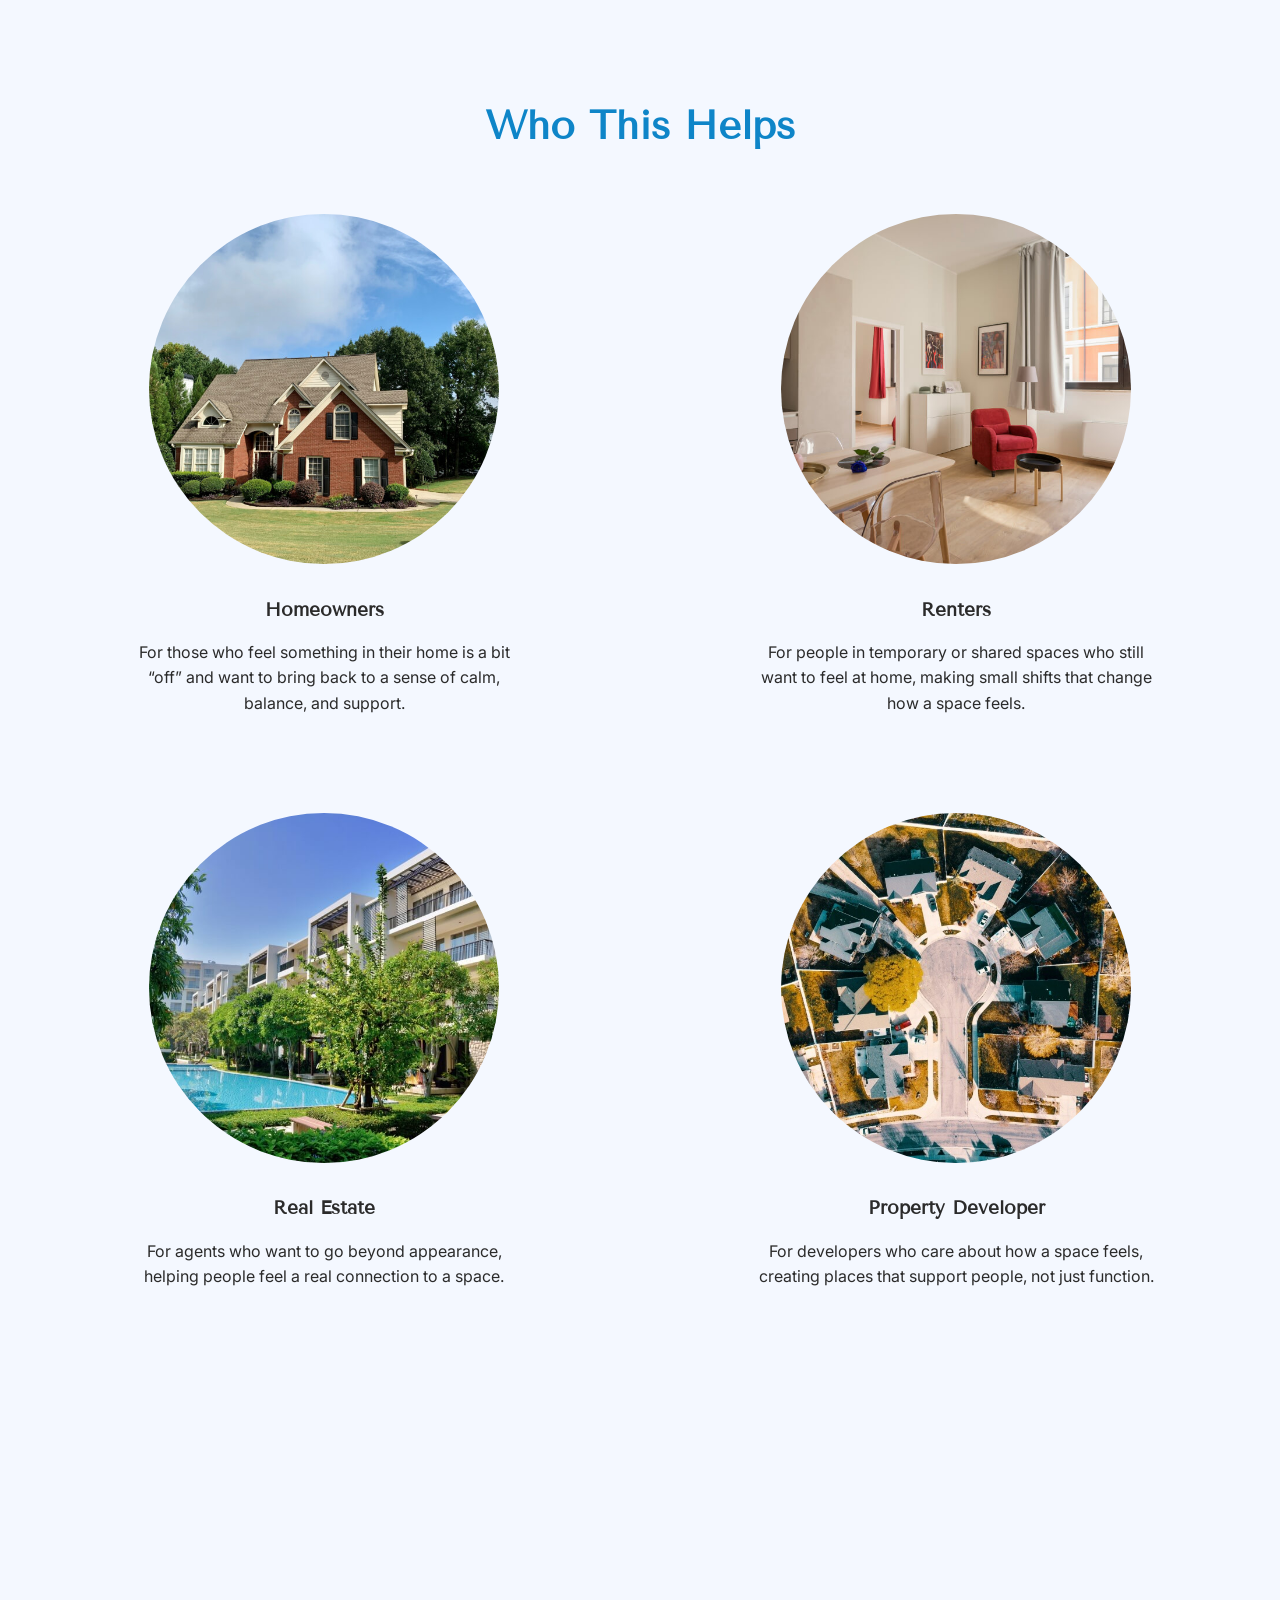
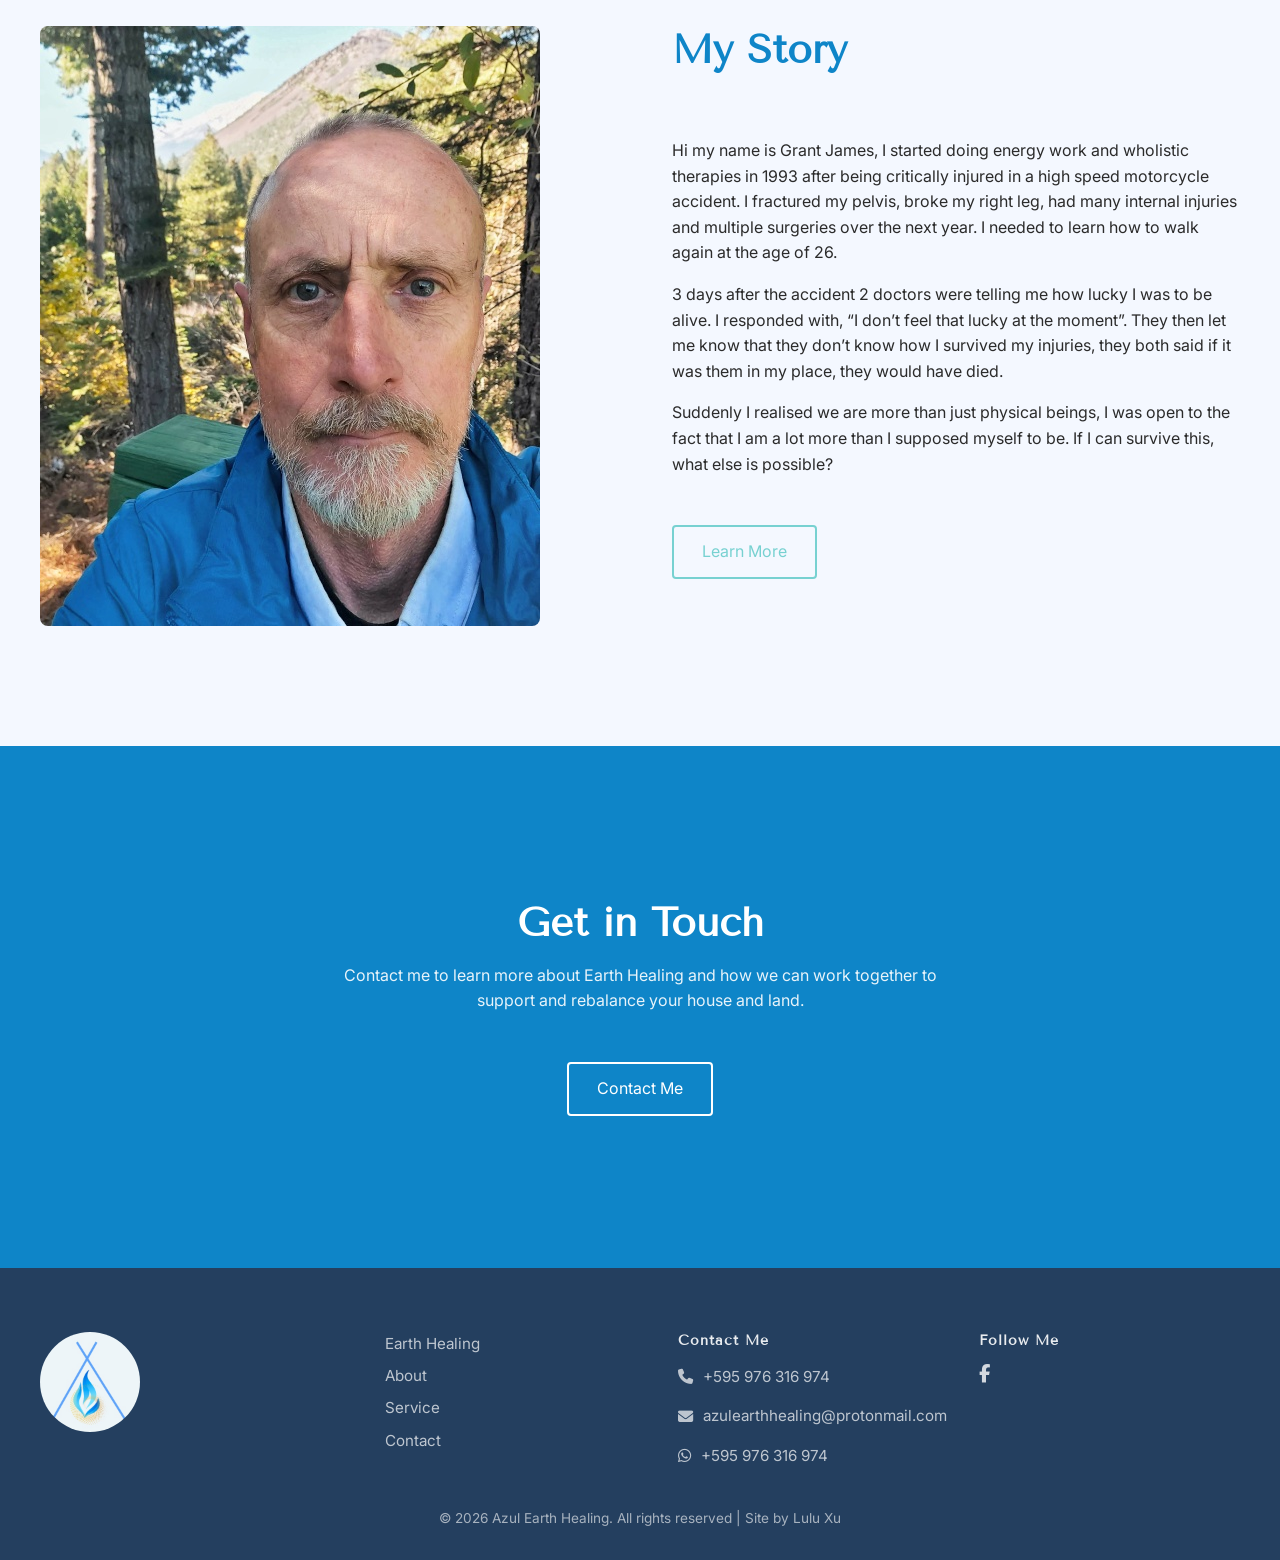
==== commit ee528122: "updating contact number" ====
--- a/index.html
+++ b/index.html
@@ -192,7 +192,6 @@
 
 
 
-
 <!-- Who This Helps Section -->
 
 
@@ -331,9 +330,9 @@
     <!-- Contact -->
     <div class="footer-col">
       <h4><b>Contact Me</b></h4>
-    <p><i class="fa-solid fa-phone"></i> +595 976 316974 </p>
+    <p><i class="fa-solid fa-phone"></i> +595 976 316 974 </p>
 <p><i class="fa-solid fa-envelope"></i> azulearthhealing@protonmail.com</p>
-<p><i class="fa-brands fa-whatsapp"></i> +595 976 316974 </p>
+<p><i class="fa-brands fa-whatsapp"></i> +595 976 316 974 </p>
     </div>
 
     <!-- Social -->
--- a/css/styles.css
+++ b/css/styles.css
@@ -227,7 +227,7 @@
 
 /* NAVBAR BASE */
 .navbar {
-  position:absolute;
+  position:fixed;
   left: 0;
   right: 0;   /* 🔥 THIS is the fix */  
   top: 0;
@@ -243,7 +243,7 @@
 
 
 .navbar-dark {
-  position: absolute;
+  position: fixed;
   left: 0;
   right: 0;   /* 🔥 THIS is the fix */  
   top: 0;
@@ -298,8 +298,8 @@
 
 .nav-menu a {
  font-size: 1.4rem;
+ font-family: var(--font-heading);
   letter-spacing: 1px;
-
   text-decoration: none;
   color: white;
   font-weight: 400;
@@ -314,6 +314,7 @@
 
 /* HAMBURGER on dark bg */
 .hamburger {
+  
   display: flex;
   flex-direction: column;
   gap: 6px;
@@ -321,16 +322,36 @@
 
   position: relative;   /* 🔥 important */
   z-index: 1100;
-}
+
+  width: 28px;
+  height: 20px;
+
+}
+
+
 
 .hamburger span {
-    width: 26px;
-  height: 3px;
-    transform-origin: center; /* 🔥 important */
-  background: rgba(255,255,255,0.9);
-}
+  position: absolute;
+  width: 100%;
+  height: 2px;
+  background: white;
+  left: 0;
+  transition: all 0.3s ease;
+  transform-origin: center; /* 🔥 important */
+}
+
+/* spacing (more refined than default) */
+.hamburger span:nth-child(1) { top: 0; }
+.hamburger span:nth-child(2) { top: 9px; width: 70%; } /* shorter middle line */
+.hamburger span:nth-child(3) { bottom: 0; }
+
 
 /* ACTIVE STATE */
+
+.hamburger:active {
+  transform: scale(0.95);
+}
+
 .hamburger.active span:nth-child(1) {
   transform: translateY(9px) rotate(45deg);
 }
@@ -356,16 +377,25 @@
 
   position: relative;   /* 🔥 important */
   z-index: 1100;
+
+  width: 28px;
+  height: 20px;
 }
 
 .hamburger-dark span {
-    width: 26px;
-  height: 3px;
-    transform-origin: center; /* 🔥 important */
+    position: absolute;
+  width: 100%;
+  height: 2px;
   background:var(--color-primary);
-}
-
-/* ACTIVE STATE */
+  left: 0;
+  transition: all 0.3s ease;
+  transform-origin: center; /* 🔥 important */
+}
+
+.hamburger-dark span:nth-child(1) { top: 0; }
+.hamburger-dark span:nth-child(2) { top: 9px; width: 70%; } /* shorter middle line */
+.hamburger-dark span:nth-child(3) { bottom: 0; }
+
 .hamburger-dark.active span:nth-child(1) {
   transform: translateY(9px) rotate(45deg);
 }
@@ -377,6 +407,7 @@
 .hamburger-dark.active span:nth-child(3) {
   transform: translateY(-9px) rotate(-45deg);
 }
+
 
 
 .logo img {
@@ -385,6 +416,15 @@
   display: block;
   border-radius:50%;
 
+}
+
+
+ /* make logo align left to the rest of page content */
+.navbar .logo {
+  margin-left: -20px;
+}
+.navbar-dark .logo {
+  margin-left: -20px;
 }
 
 /* ===== HOMEPAGE: Hero ===== */
@@ -759,6 +799,11 @@
 
   margin-top: 0;
 
+}
+
+.acknowledgementText{
+
+  color: var(--color-primary);
 }
 
 
@@ -1178,10 +1223,11 @@
 
 
  .hero {
-    min-height: 100vh;
+    min-height: 90vh;
     background-size: cover;
     background-position: center;
     padding-top:0;
+    
   }
 
   .hero-buttons{
@@ -1391,5 +1437,19 @@
     right: 0;
   }
 
-}
-
+
+    .footer-grid {
+    grid-template-columns: 1fr; /* stack everything */
+    text-align: left;
+  }
+
+  .footer-logo {
+    text-align: left;
+  }
+
+  .footer-col {
+    margin-bottom: var(--space-md);
+  }
+
+}
+
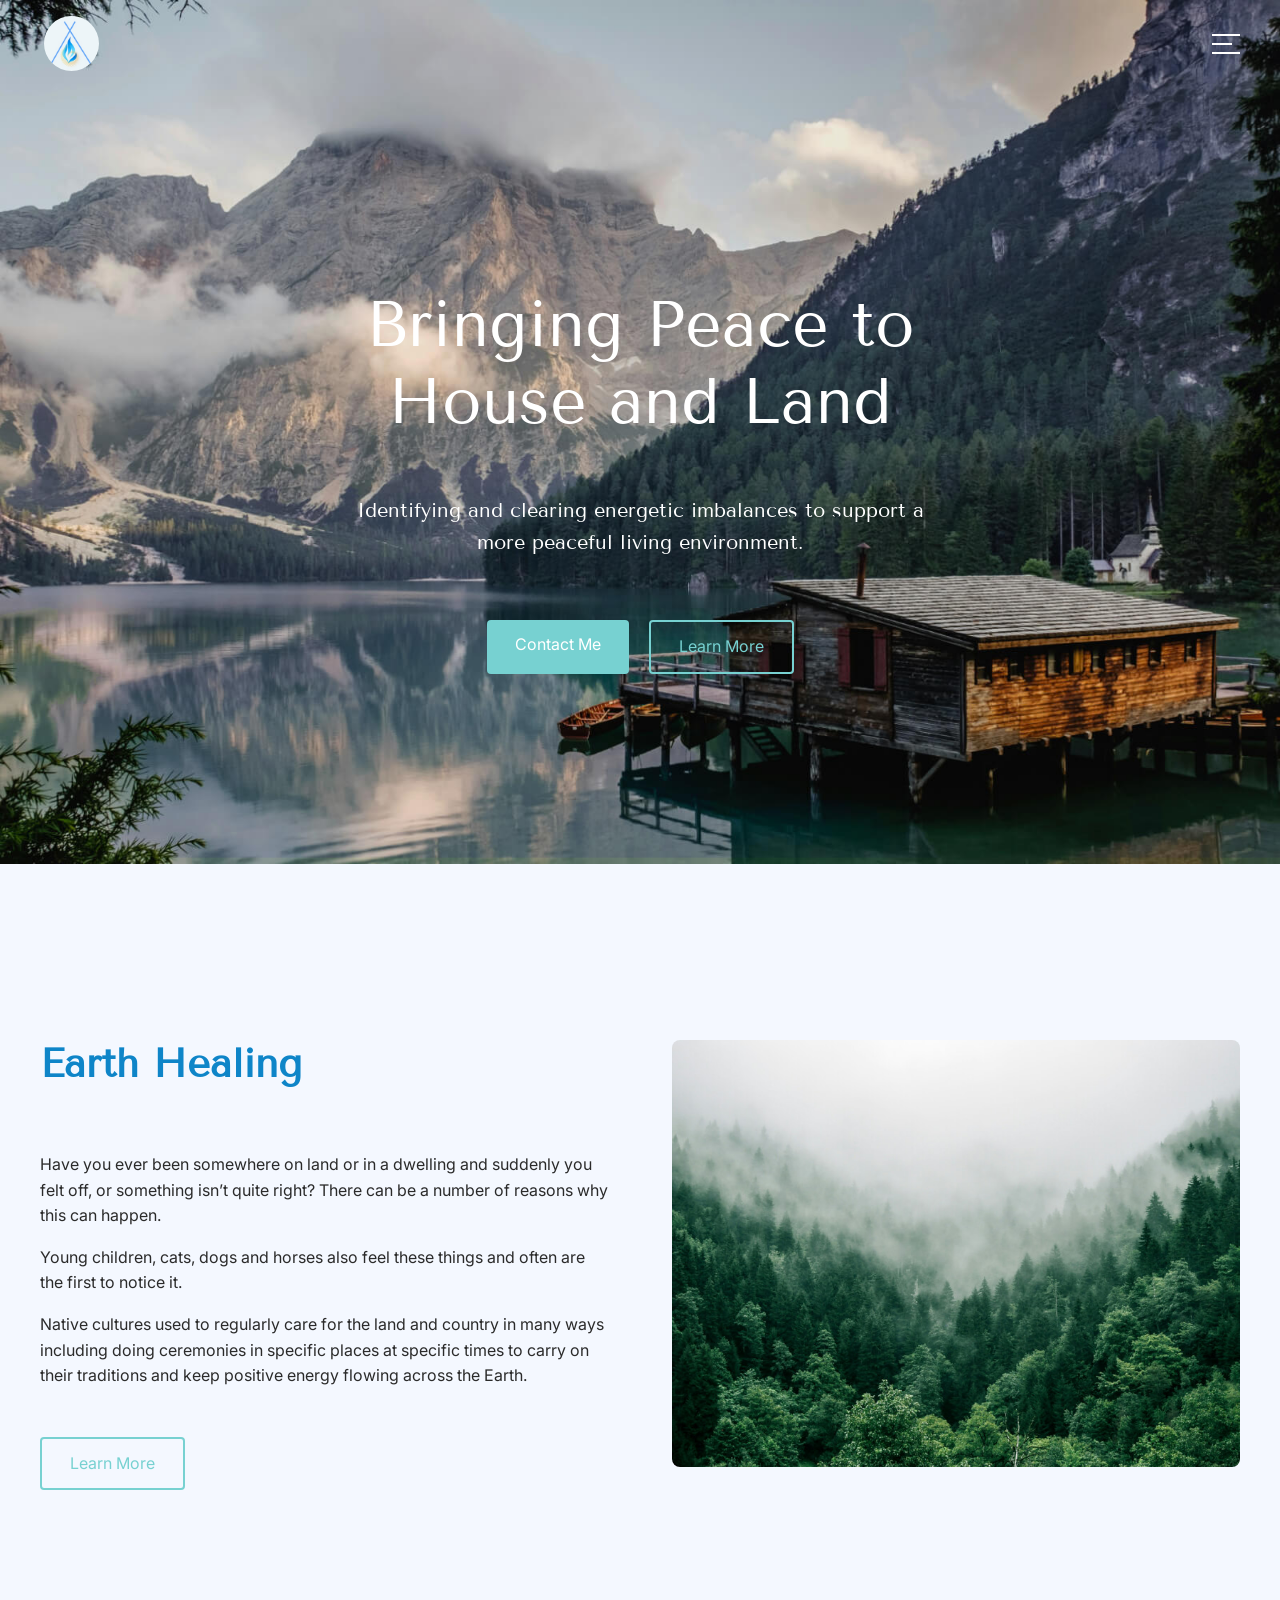
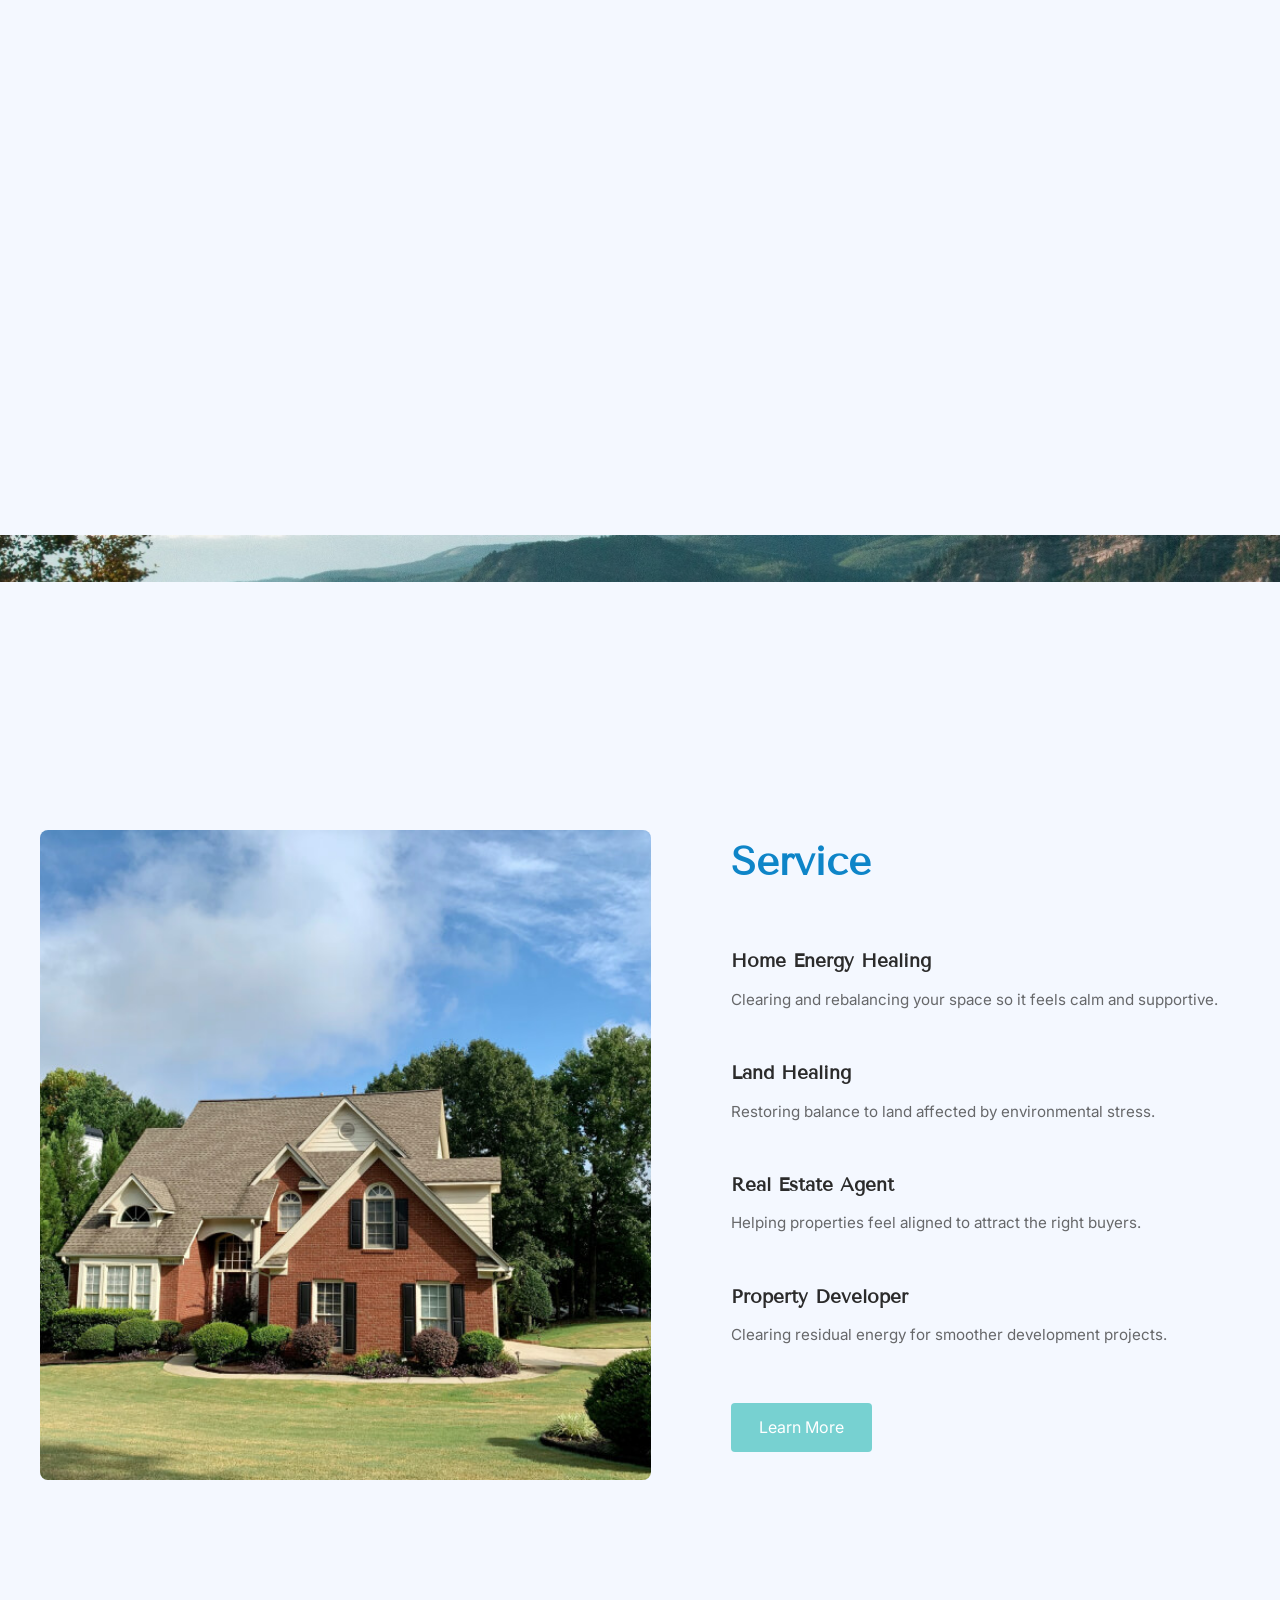
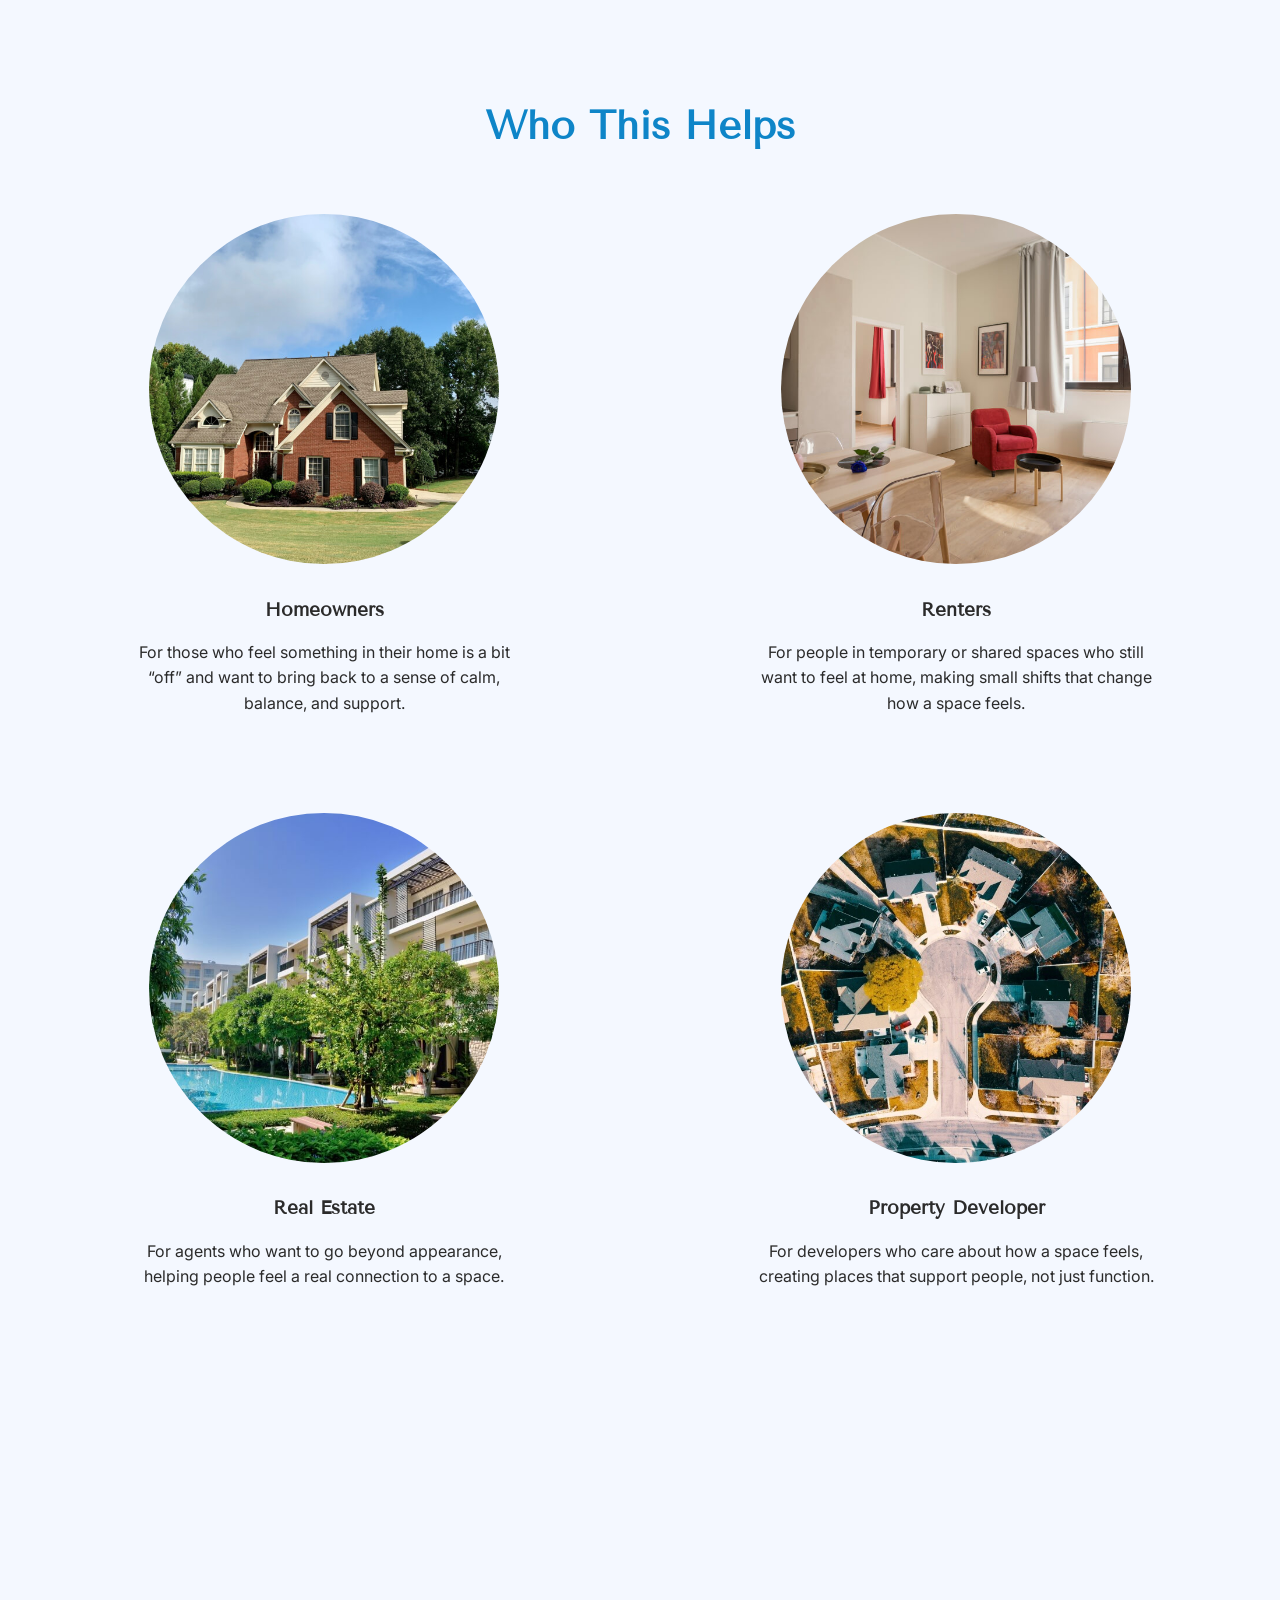
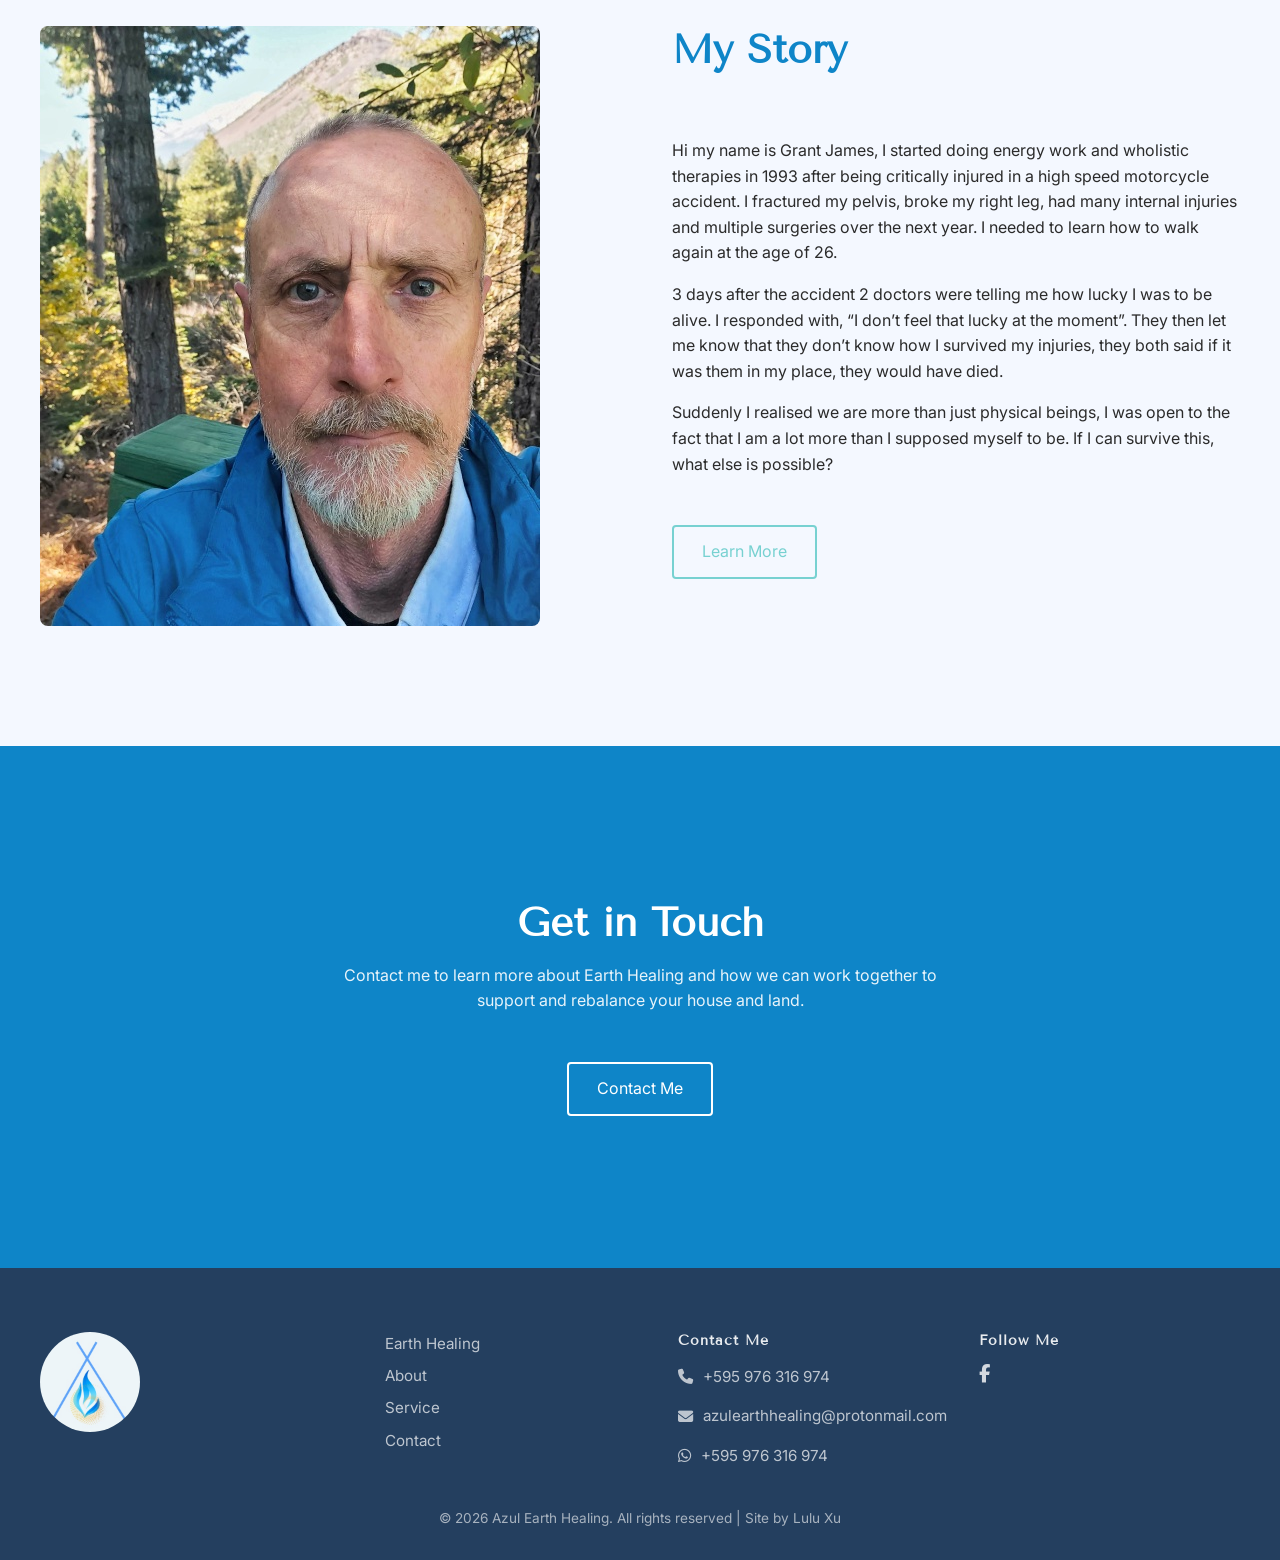
==== commit cc21150f: "adding navbar scrolled effect" ====
--- a/index.html
+++ b/index.html
@@ -68,12 +68,30 @@
       <a href="Contact.html">Contact</a>
     </nav>
 
-    <!-- Hamburger -->
-    <div class="hamburger" id="hamburger">
-      <span></span>
-      <span></span>
-      <span></span>
-    </div>
+
+
+      <!-- Language switcher & Hamburger button -->
+
+<div class="nav-right">
+
+  <!-- Language Switcher   -->
+   <!--
+  <div class="language-switcher">
+    <a href="index.html"  class="active">EN</a>
+    <span>|</span>
+    <a href="index-es.html">ES</a>
+  </div>
+  -->
+
+  <!-- Hamburger -->
+  <div class="hamburger" id="hamburger">
+    <span></span>
+    <span></span>
+    <span></span>
+  </div>
+
+</div>
+
 
   </div>
 </header>
--- a/css/styles.css
+++ b/css/styles.css
@@ -225,11 +225,11 @@
 /* =====  HOMEPAGE ===== */
 /* =====HOMEPAGE: Nav ===== */
 
-/* NAVBAR BASE */
+/* NAVBAR BASE OLD
 .navbar {
   position:fixed;
   left: 0;
-  right: 0;   /* 🔥 THIS is the fix */  
+  right: 0;  
   top: 0;
 
     box-sizing: border-box;
@@ -237,10 +237,41 @@
   z-index: 1000;
   padding: 16px 32px;
  
-  background: transparent;   /* ✅ fully transparent */
-  backdrop-filter: none;     /* ✅ remove blur */
-}
-
+  background: transparent;  
+  backdrop-filter: none;   
+} */
+
+
+.navbar {
+  position: fixed;
+  left: 0;
+  right: 0;
+  top: 0;
+
+  box-sizing: border-box;
+
+  z-index: 1000;
+  padding: 16px 32px;
+
+  background: transparent;
+  backdrop-filter: none;
+  -webkit-backdrop-filter: none;
+
+  transition:
+    background 0.3s ease,
+    backdrop-filter 0.3s ease,
+    box-shadow 0.3s ease;
+}
+
+/* Navbar after scrolling */
+.navbar.scrolled {
+  background: rgba(36, 63, 95, 0.85);;
+
+  backdrop-filter: blur(10px);
+  -webkit-backdrop-filter: blur(10px);
+
+  box-shadow: 0 2px 12px rgba(0,0,0,0.15);
+}
 
 .navbar-dark {
   position: fixed;
@@ -253,9 +284,16 @@
   z-index: 1000;
   padding: 16px 32px;
  
-  background: transparent;   
-  backdrop-filter: none;     /* ✅ remove blur */
-}
+
+  background: rgba(36, 63, 95, 0.85);;
+
+  backdrop-filter: blur(10px);
+  -webkit-backdrop-filter: blur(10px);
+
+  box-shadow: 0 2px 12px rgba(0,0,0,0.15);
+}
+
+
 
 .nav-container {
   display: flex;
@@ -367,7 +405,7 @@
 
 
 
-/* HAMBURGER on light bg */
+/* HAMBURGER on light bg 
 
 .hamburger-dark {
   display: flex;
@@ -375,7 +413,7 @@
   gap: 6px;
   cursor: pointer;
 
-  position: relative;   /* 🔥 important */
+  position: relative;   
   z-index: 1100;
 
   width: 28px;
@@ -389,11 +427,11 @@
   background:var(--color-primary);
   left: 0;
   transition: all 0.3s ease;
-  transform-origin: center; /* 🔥 important */
+  transform-origin: center;
 }
 
 .hamburger-dark span:nth-child(1) { top: 0; }
-.hamburger-dark span:nth-child(2) { top: 9px; width: 70%; } /* shorter middle line */
+.hamburger-dark span:nth-child(2) { top: 9px; width: 70%; }
 .hamburger-dark span:nth-child(3) { bottom: 0; }
 
 .hamburger-dark.active span:nth-child(1) {
@@ -407,11 +445,11 @@
 .hamburger-dark.active span:nth-child(3) {
   transform: translateY(-9px) rotate(-45deg);
 }
-
+*/
 
 
 .logo img {
-  height: 60px;   /* control size */
+  height: 55px;   /* control size */
   width: auto;
   display: block;
   border-radius:50%;
@@ -425,6 +463,54 @@
 }
 .navbar-dark .logo {
   margin-left: -20px;
+}
+
+
+
+/* Add Language Switcher next to Hamburger button */
+
+.nav-right {
+  display: flex;
+  align-items: center;
+  gap: 20px;
+}
+
+.hamburger {
+  margin-left: clamp(12px, 2vw, 24px);
+}
+
+/* LANGUAGE SWITCHER */
+
+.language-switcher {
+  display: flex;
+  align-items: center;
+  gap: clamp(8px, 1.2vw, 14px);
+
+  font-size: clamp(1.2rem, 1.2vw, 0.6rem);
+  letter-spacing: 0.05em;
+  font-weight: 500;
+}
+
+.language-switcher a {
+  text-decoration: none;
+  color: #ffffff;
+
+  opacity: 0.75;
+  transition: all 0.3s ease;
+}
+
+.language-switcher a:hover {
+  opacity: 1;
+}
+
+.language-switcher a.active {
+  opacity: 1;
+  font-weight: 600;
+}
+
+.language-switcher span {
+  color: white;
+  opacity: 0.7;
 }
 
 /* ===== HOMEPAGE: Hero ===== */
@@ -1198,7 +1284,6 @@
   padding: var(--space-sm);
 }
 
-
 .section{
   padding: var(--space-lg) 0; /* decrease section gap to 64px */
 }
@@ -1402,6 +1487,24 @@
 
 
 @media screen and (max-width: 768px) {
+
+/* make logo smaller on phone */
+.logo img {
+  height:45px;   
+  width: auto;
+  display: block;
+  border-radius:50%;
+
+}
+
+/* make hamburger smaller on phone */
+    .hamburger {
+    width: 22px;   
+    height: 20px;  
+  }
+
+
+
 .hero-buttons{
   flex-direction: column; /* make buttons stack on top of each other*/
   align-items: center; 
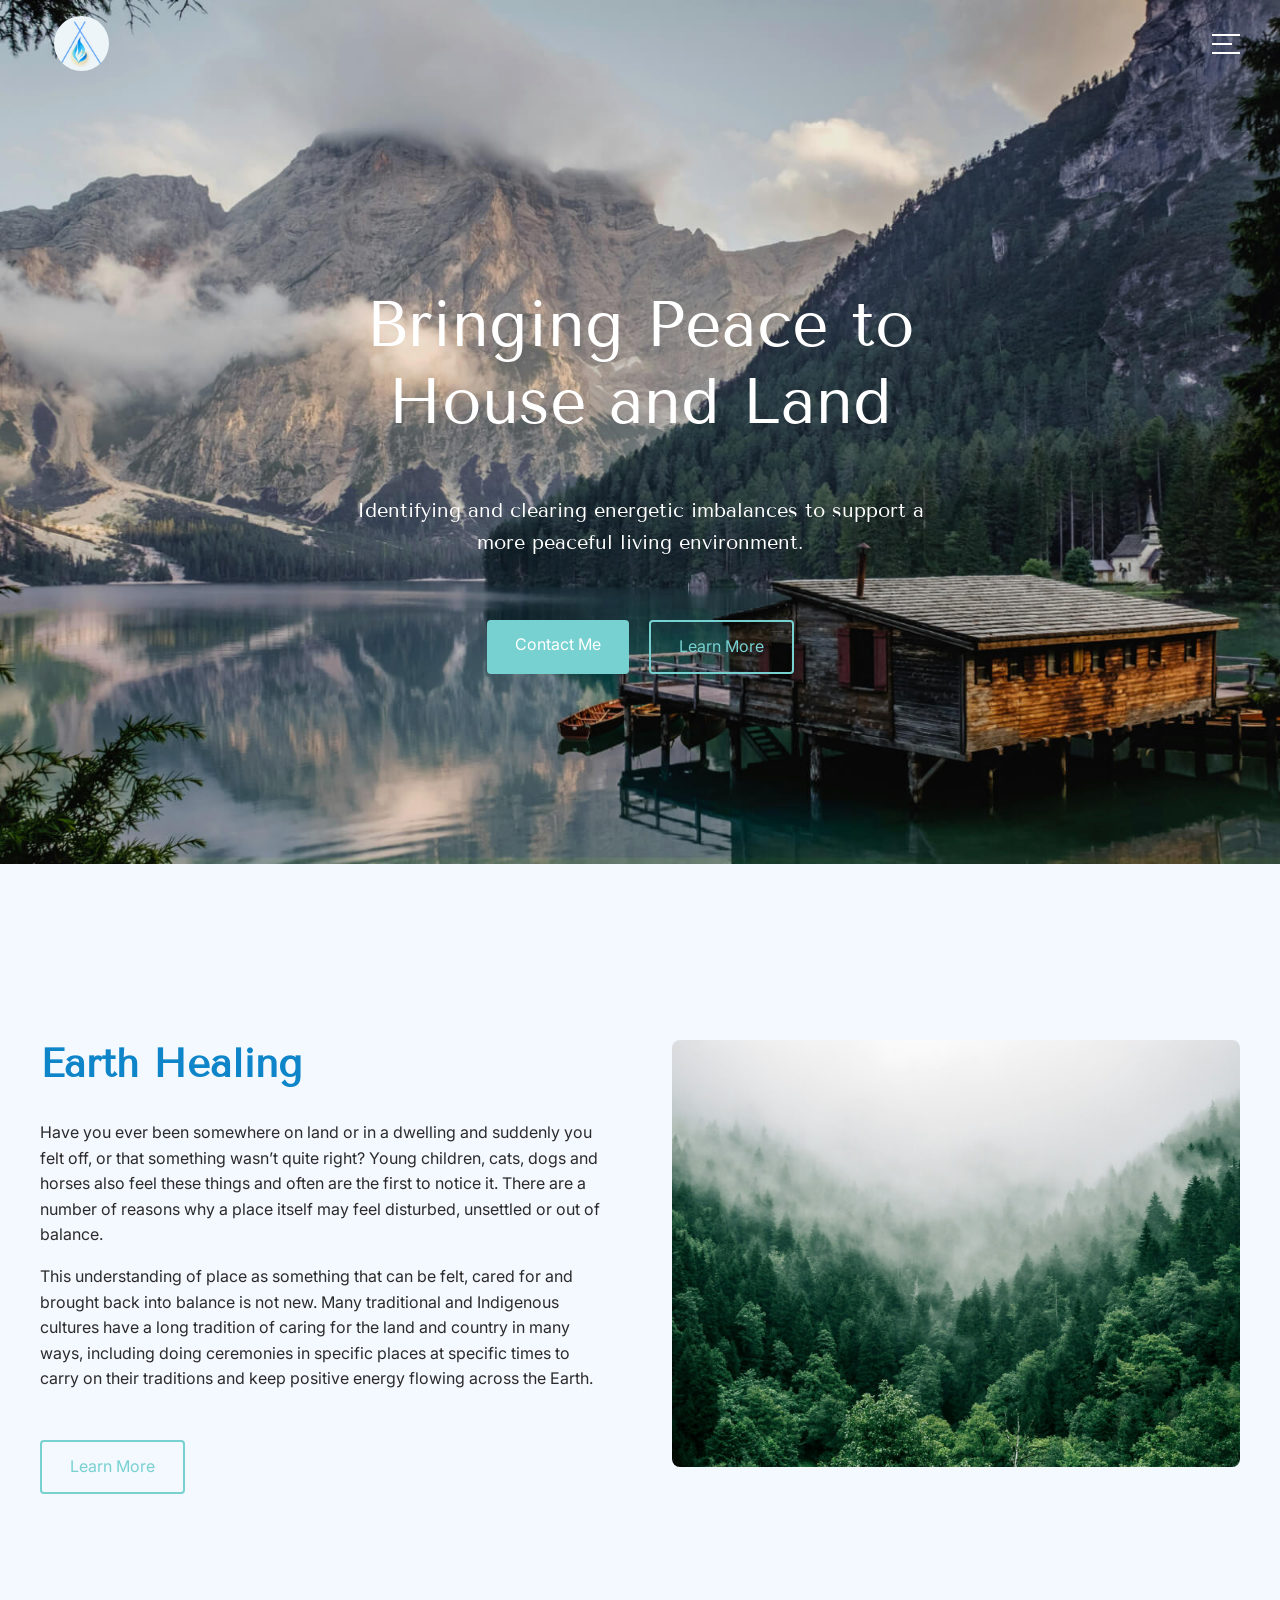
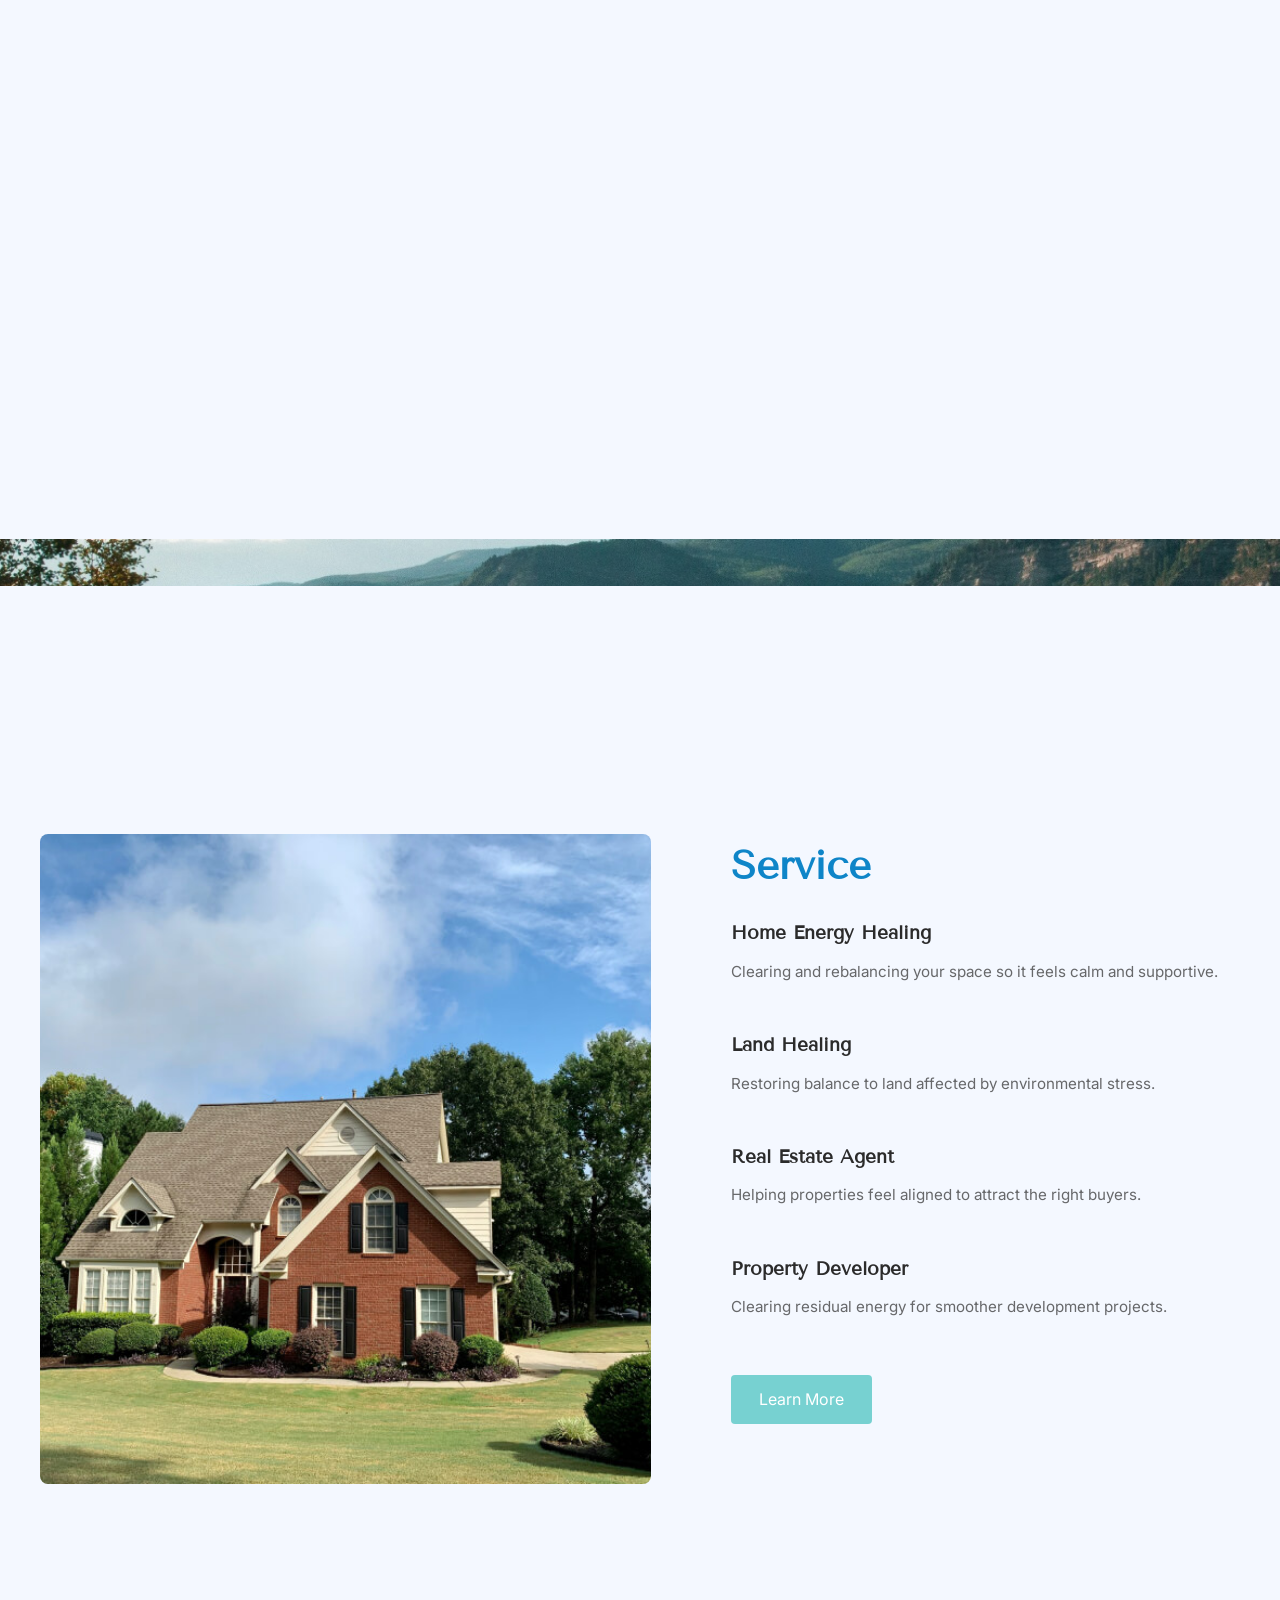
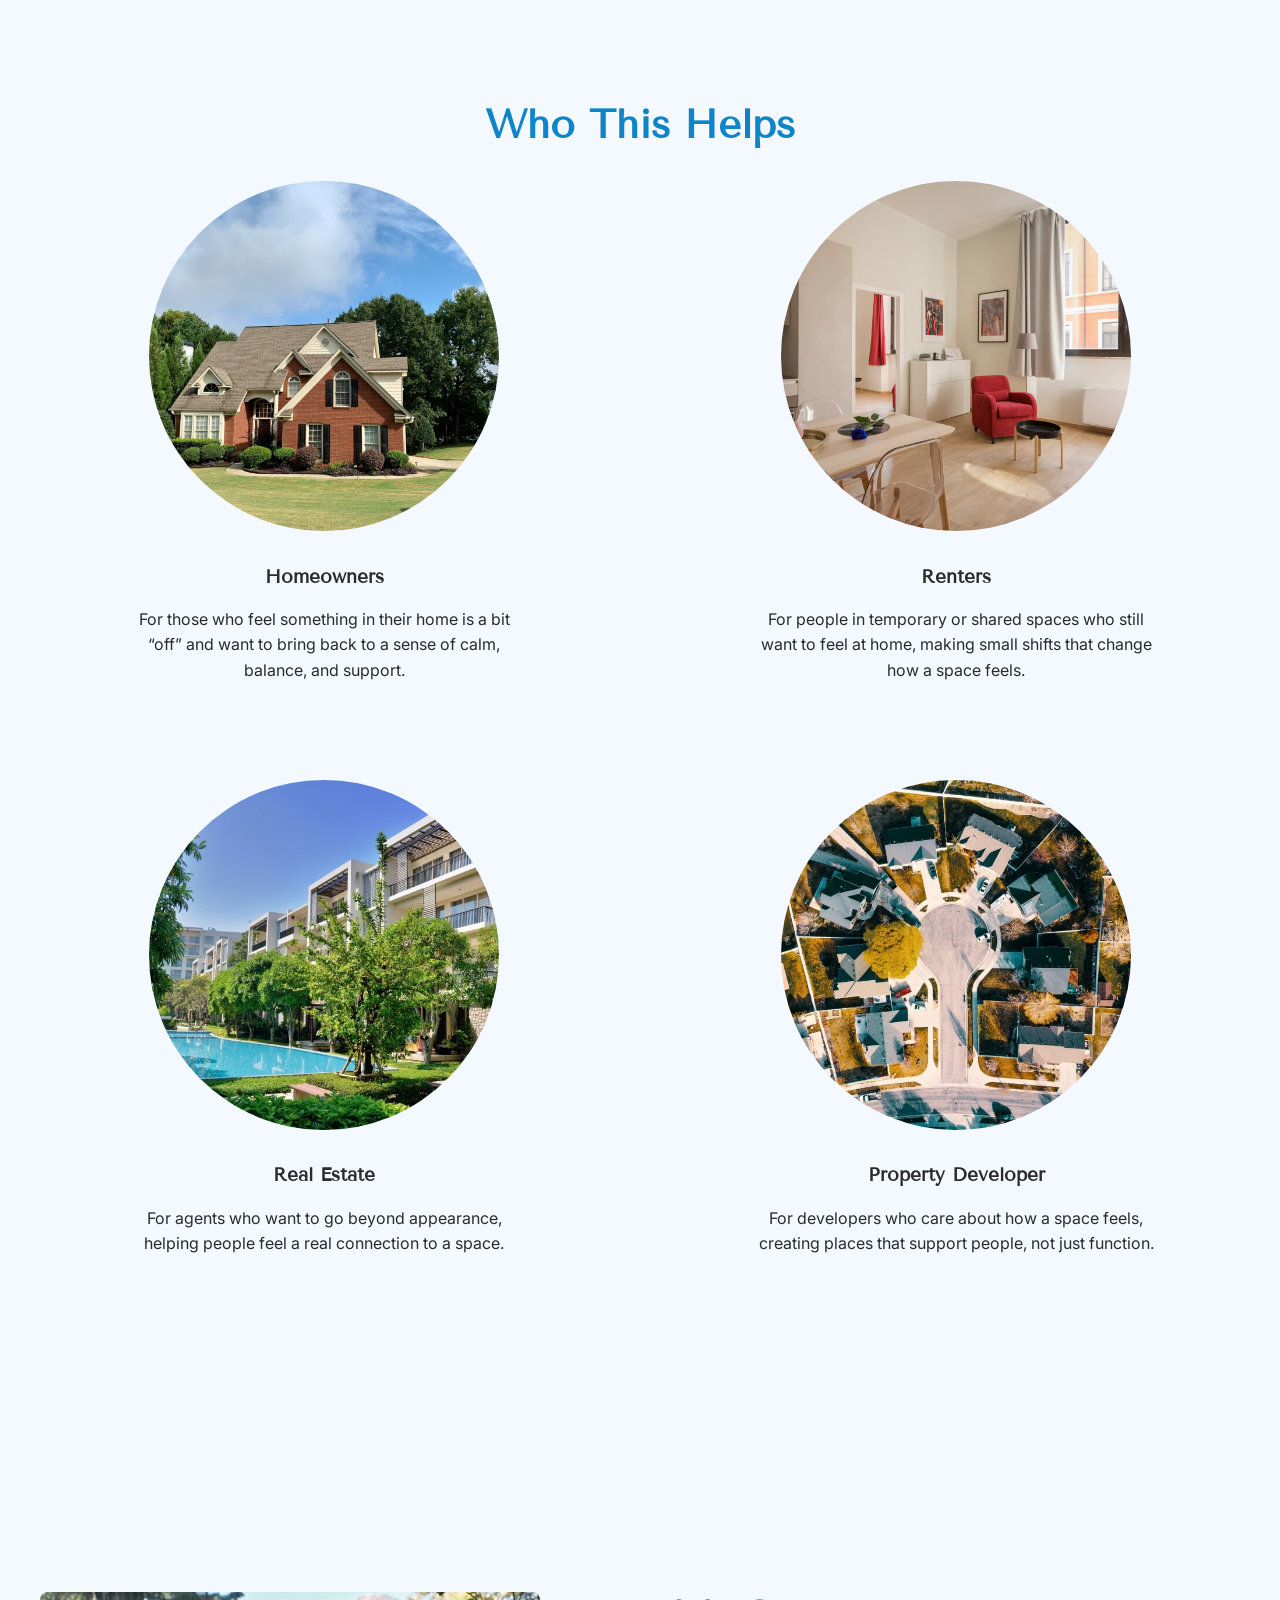
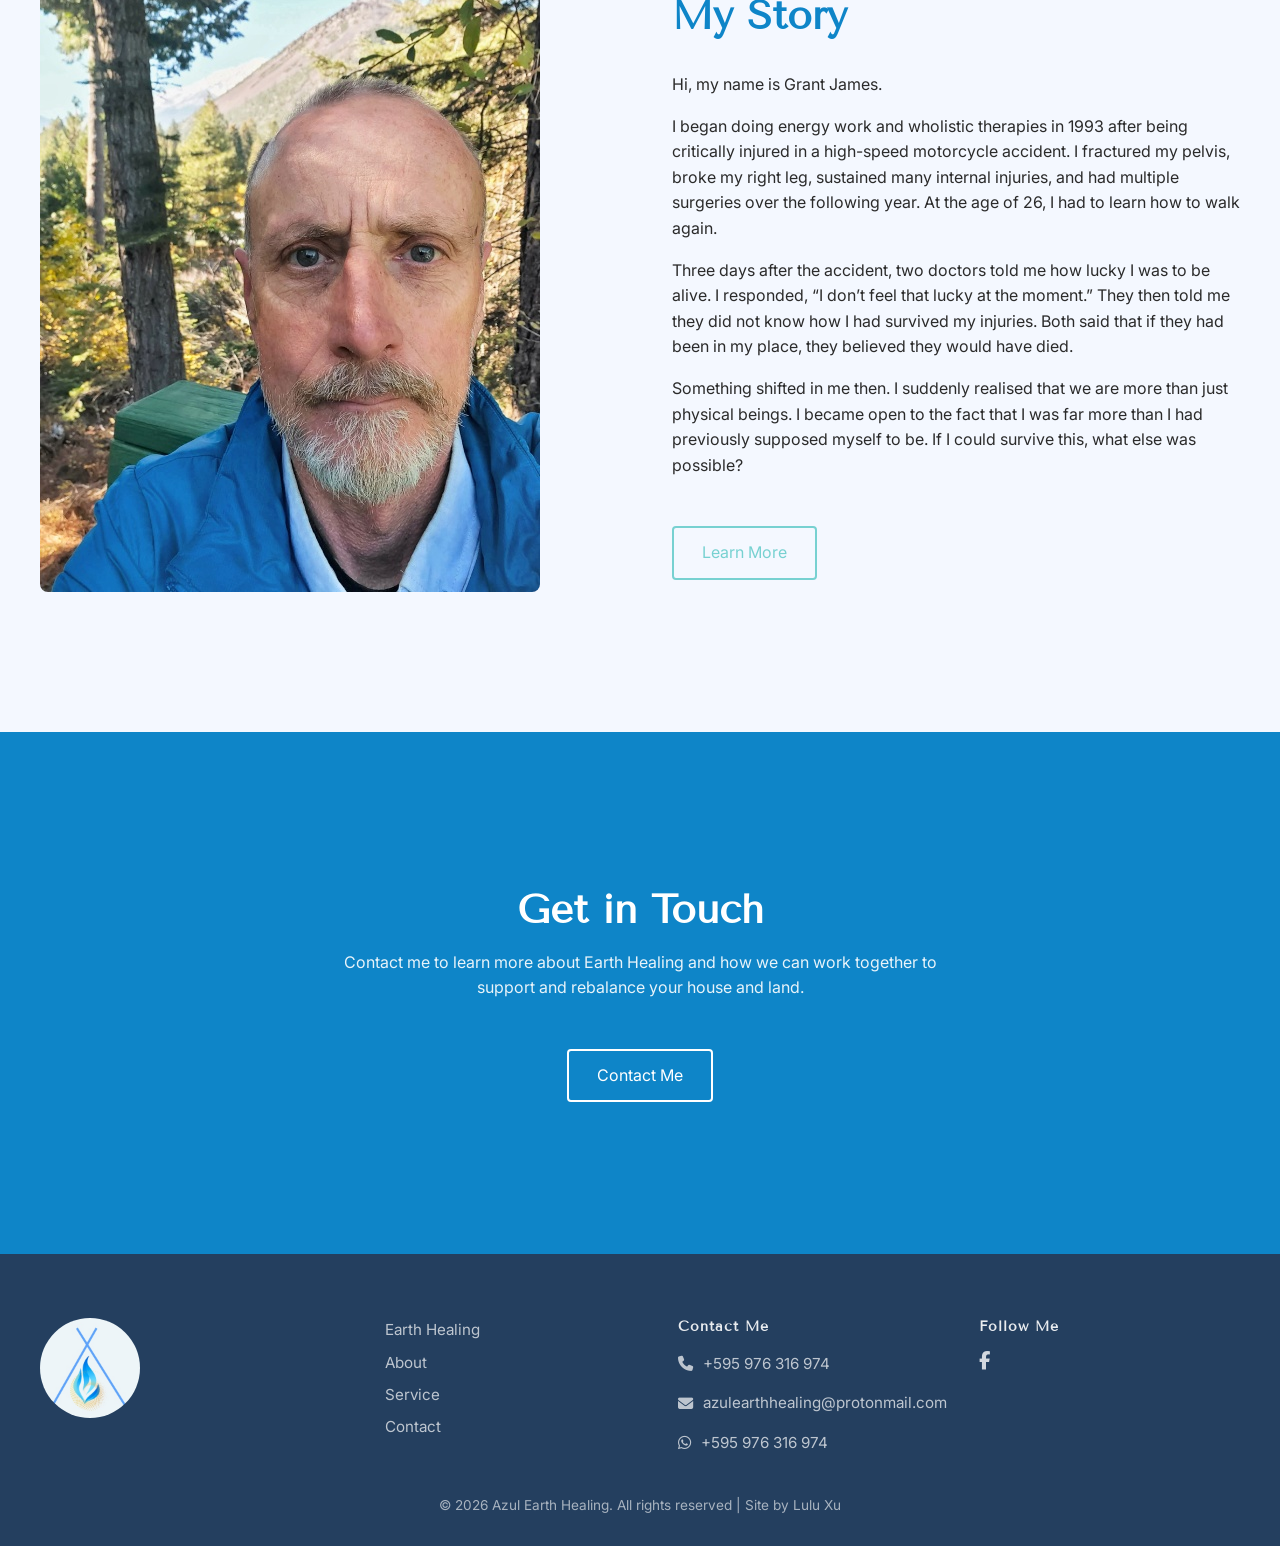
==== commit a0b24c4f: "Updating copy" ====
--- a/index.html
+++ b/index.html
@@ -135,12 +135,14 @@
 
 <h2>Earth Healing</h2>
 
-<p>Have you ever been somewhere on land or in a dwelling and suddenly you felt off, or something isn’t quite right? There can be a number of reasons why this can happen.
-</p>
- <p>Young children, cats, dogs and horses also feel these things and often are the first to notice it. 
-</p>      
- <p>Native cultures used to regularly care for the land and country in many ways including doing ceremonies in specific places at specific times to carry on their traditions and keep positive energy flowing across the Earth. 
-</p>      
+<p>
+  Have you ever been somewhere on land or in a dwelling and suddenly you felt off, or that something wasn’t quite right? Young children, cats, dogs and horses also feel these things and often are the first to notice it. There are a number of reasons why a place itself may feel disturbed, unsettled or out of balance.
+</p>
+
+<p>
+  This understanding of place as something that can be felt, cared for and brought back into balance is not new. Many traditional and Indigenous cultures have a long tradition of caring for the land and country in many ways, including doing ceremonies in specific places at specific times to carry on their traditions and keep positive energy flowing across the Earth.
+
+</p>    
 
 
 <a href="EarthHealing.html" class="btn btn-outline">Learn More</a>
@@ -283,13 +285,22 @@
 
 <h2 >My Story</h2>
 
-    <p>Hi my name is Grant James, I started doing energy work and wholistic therapies in 1993 after being critically injured in a high speed motorcycle accident. I fractured my pelvis, broke my right leg, had many internal injuries and multiple surgeries over the next year. I needed to learn how to walk again at the age of 26.
-</p> 
-    <p>3 days after the accident 2 doctors were telling me how lucky I was to be alive. I responded with, “I don’t feel that lucky at the moment”. They then let me know that they don’t know how I survived my injuries, they both said if it was them in my place, they would have died.
-</p>
-<p>Suddenly I realised we are more than just physical beings, I was open to the fact that I am a lot more than I supposed myself to be. If I can survive this, what else is possible?
-</p>   
- 
+  
+<p>
+  Hi, my name is Grant James.
+</p>
+<p>
+  I began doing energy work and wholistic therapies in 1993 after being critically injured in a high-speed motorcycle accident. I fractured my pelvis, broke my right leg, sustained many internal injuries, and had multiple surgeries over the following year. At the age of 26, I had to learn how to walk again.
+
+</p>
+ <p>
+  Three days after the accident, two doctors told me how lucky I was to be alive. I responded, “I don’t feel that lucky at the moment.” They then told me they did not know how I had survived my injuries. Both said that if they had been in my place, they believed they would have died.
+
+ </p>
+ <p>
+  Something shifted in me then. I suddenly realised that we are more than just physical beings. I became open to the fact that I was far more than I had previously supposed myself to be. If I could survive this, what else was possible?
+
+ </p>
 
 <a href="About.html" class="btn btn-outline">Learn More</a>
 
--- a/css/styles.css
+++ b/css/styles.css
@@ -100,7 +100,7 @@
 
 
 section h2 {
-  margin-bottom:var(--space-lg);
+  margin-bottom:var(--space-md);
 }
 
 .section p {
@@ -352,10 +352,10 @@
 
 /* HAMBURGER on dark bg */
 .hamburger {
-  
+
   display: flex;
   flex-direction: column;
-  gap: 6px;
+  gap:  6px ;
   cursor: pointer;
 
   position: relative;   /* 🔥 important */
@@ -369,6 +369,7 @@
 
 
 .hamburger span {
+
   position: absolute;
   width: 100%;
   height: 2px;
@@ -459,10 +460,10 @@
 
  /* make logo align left to the rest of page content */
 .navbar .logo {
-  margin-left: -20px;
+  margin-left: -10px;
 }
 .navbar-dark .logo {
-  margin-left: -20px;
+  margin-left: -10px;
 }
 
 
@@ -1488,6 +1489,16 @@
 
 @media screen and (max-width: 768px) {
 
+/* make logo align with content-left on phone */
+.navbar .logo {
+  margin-left: -30px;
+}
+.navbar-dark .logo {
+  margin-left:-30px;
+}
+
+
+
 /* make logo smaller on phone */
 .logo img {
   height:45px;   
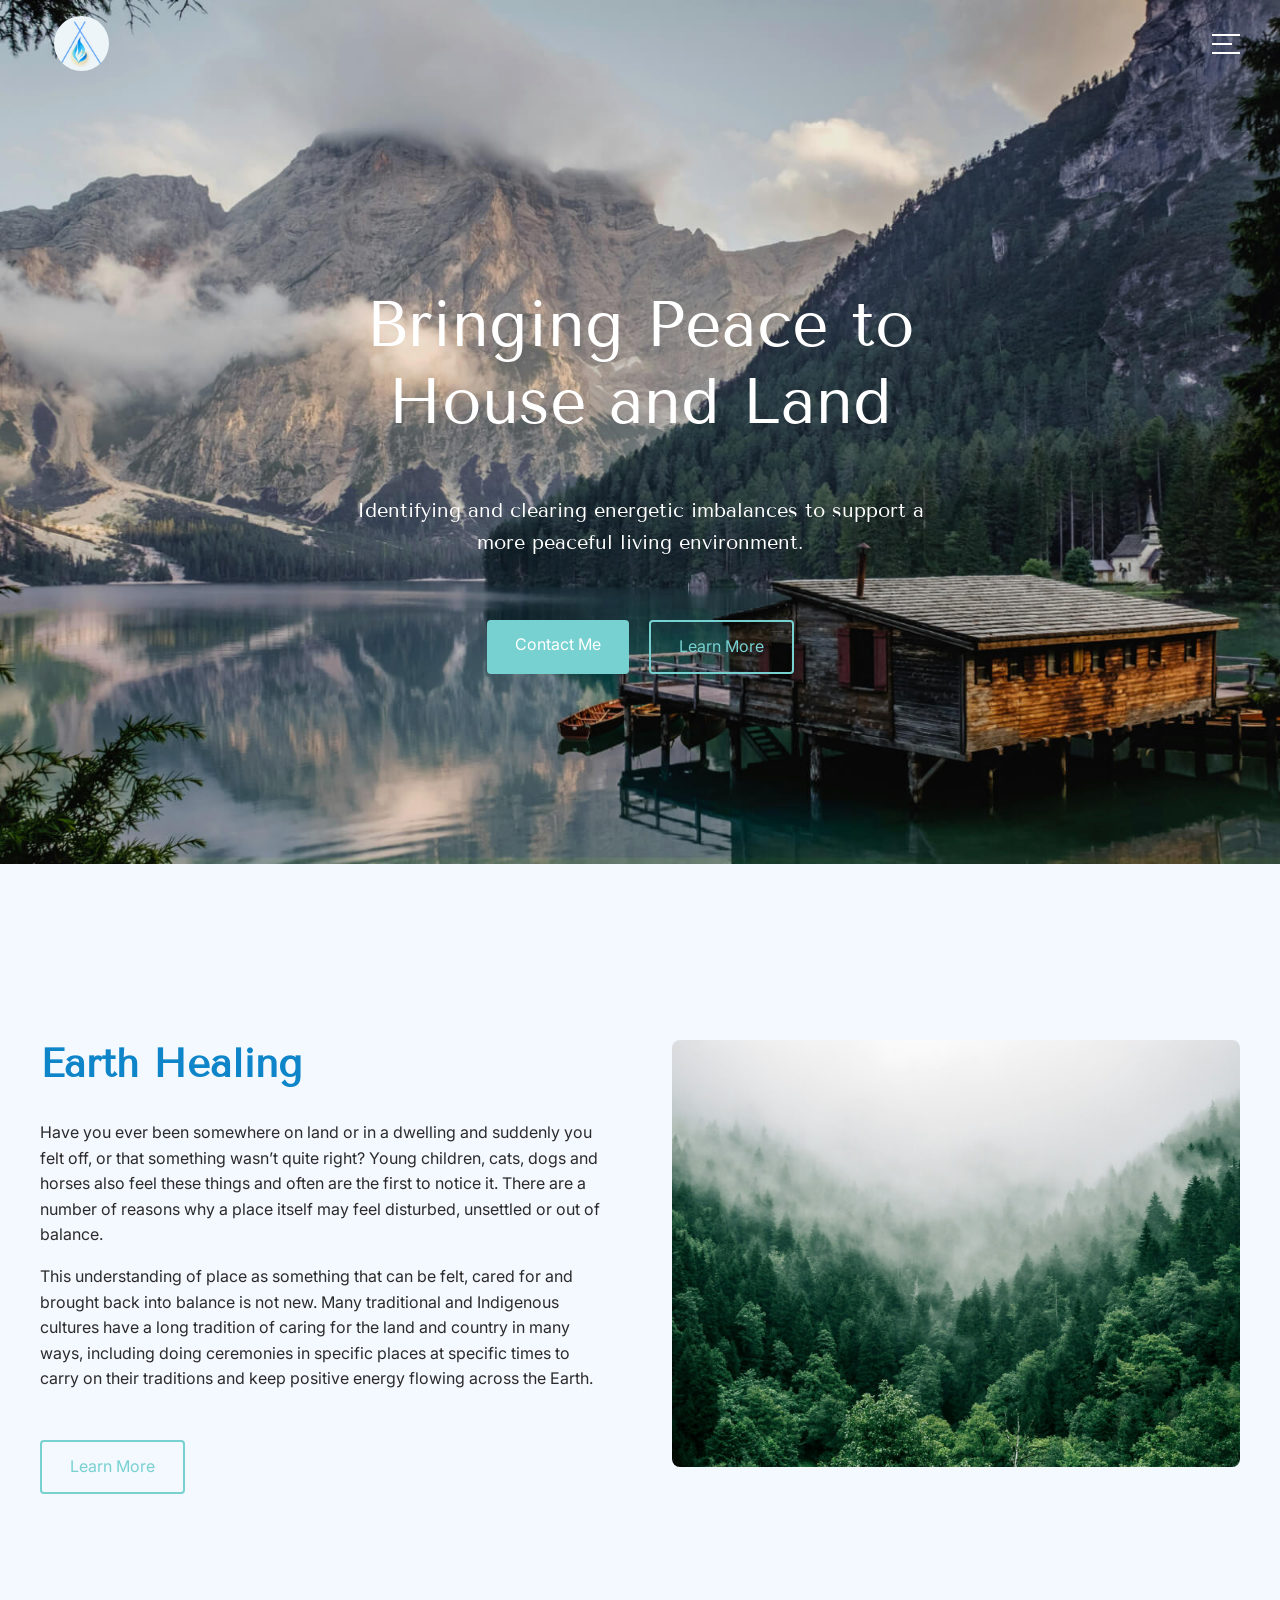
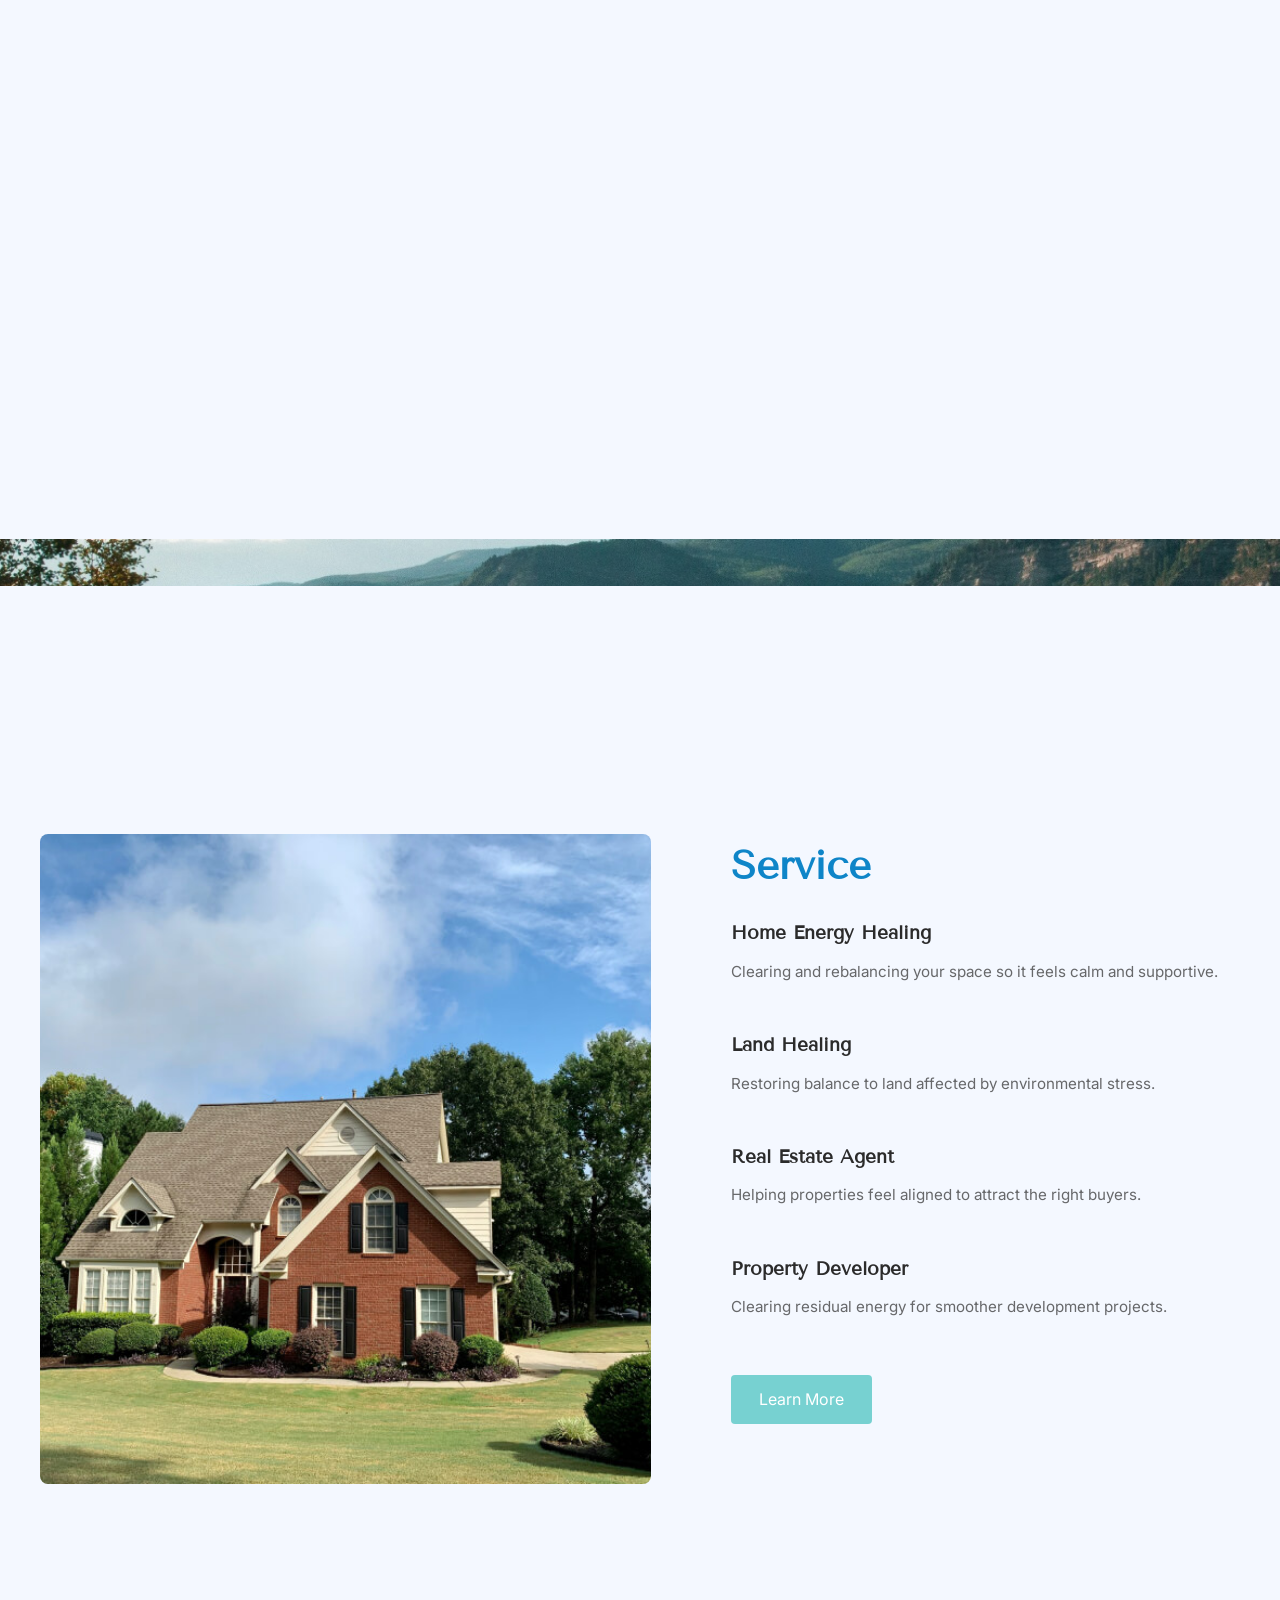
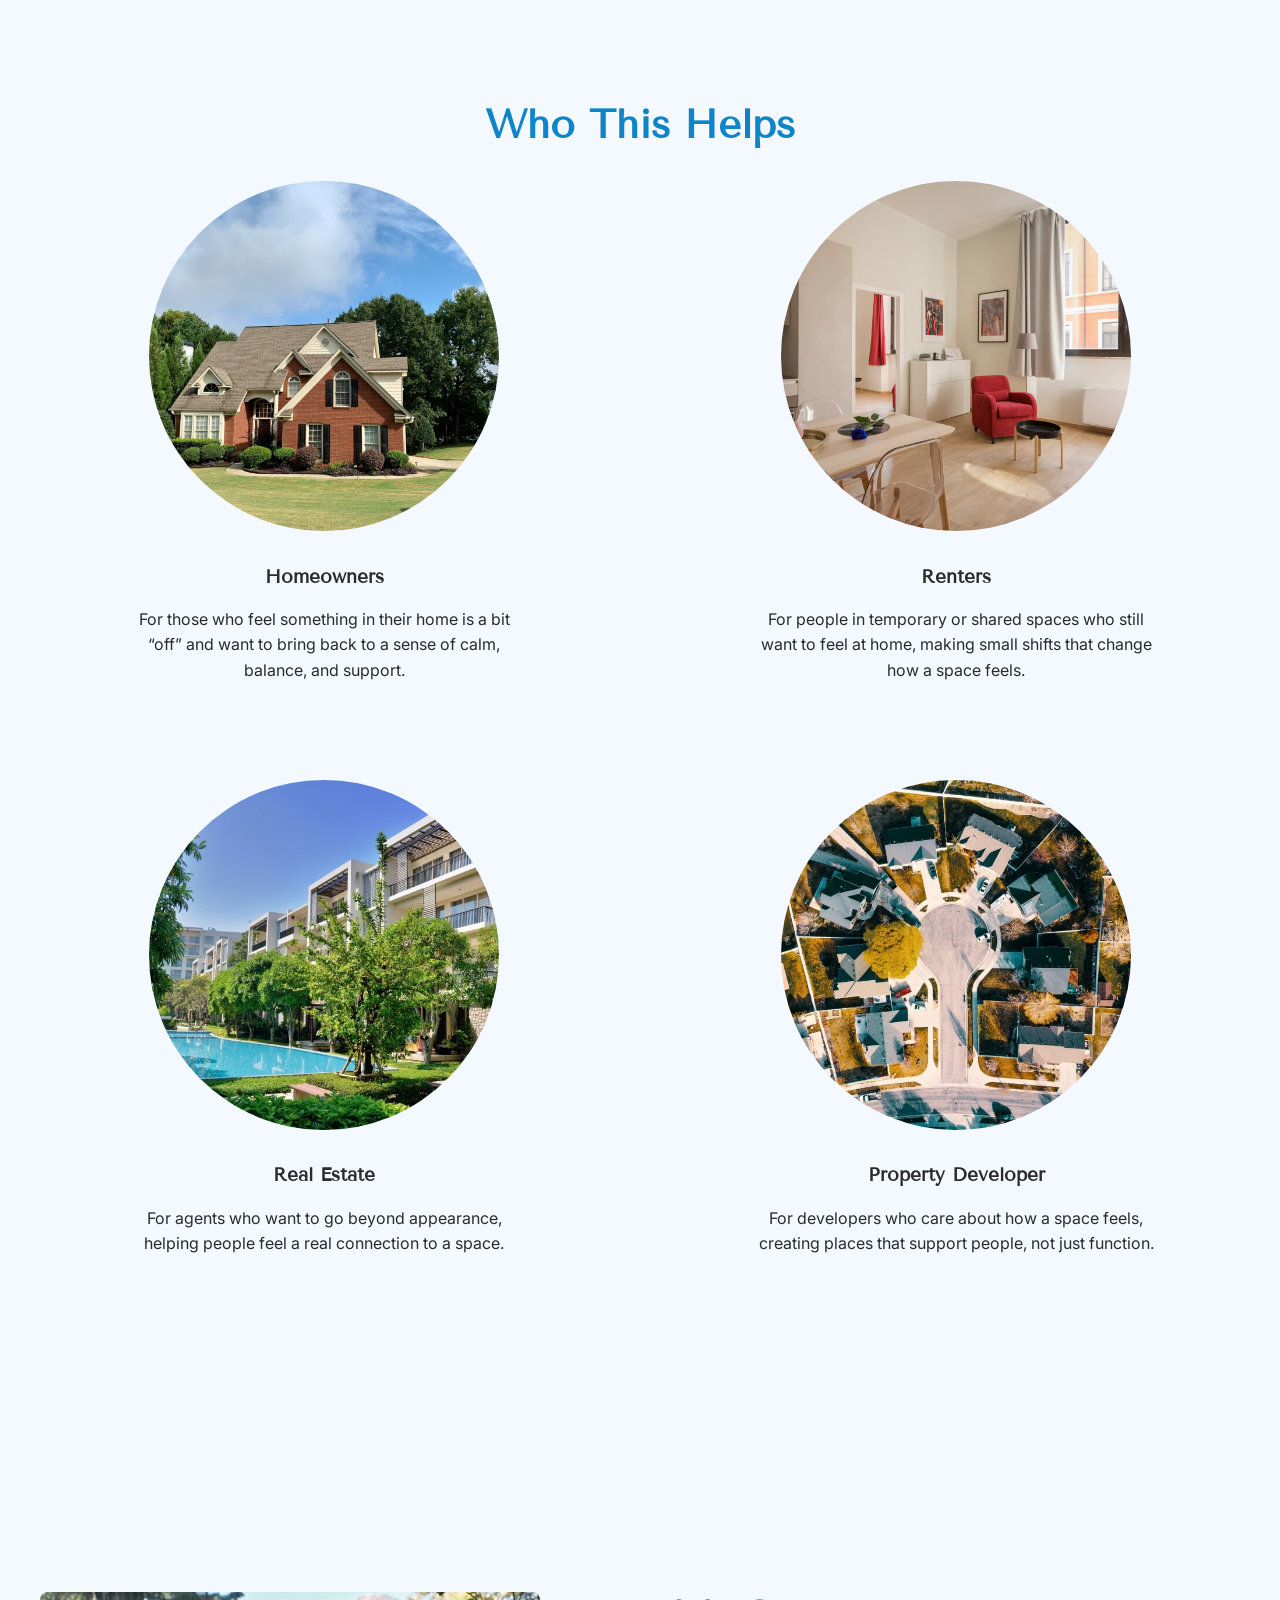
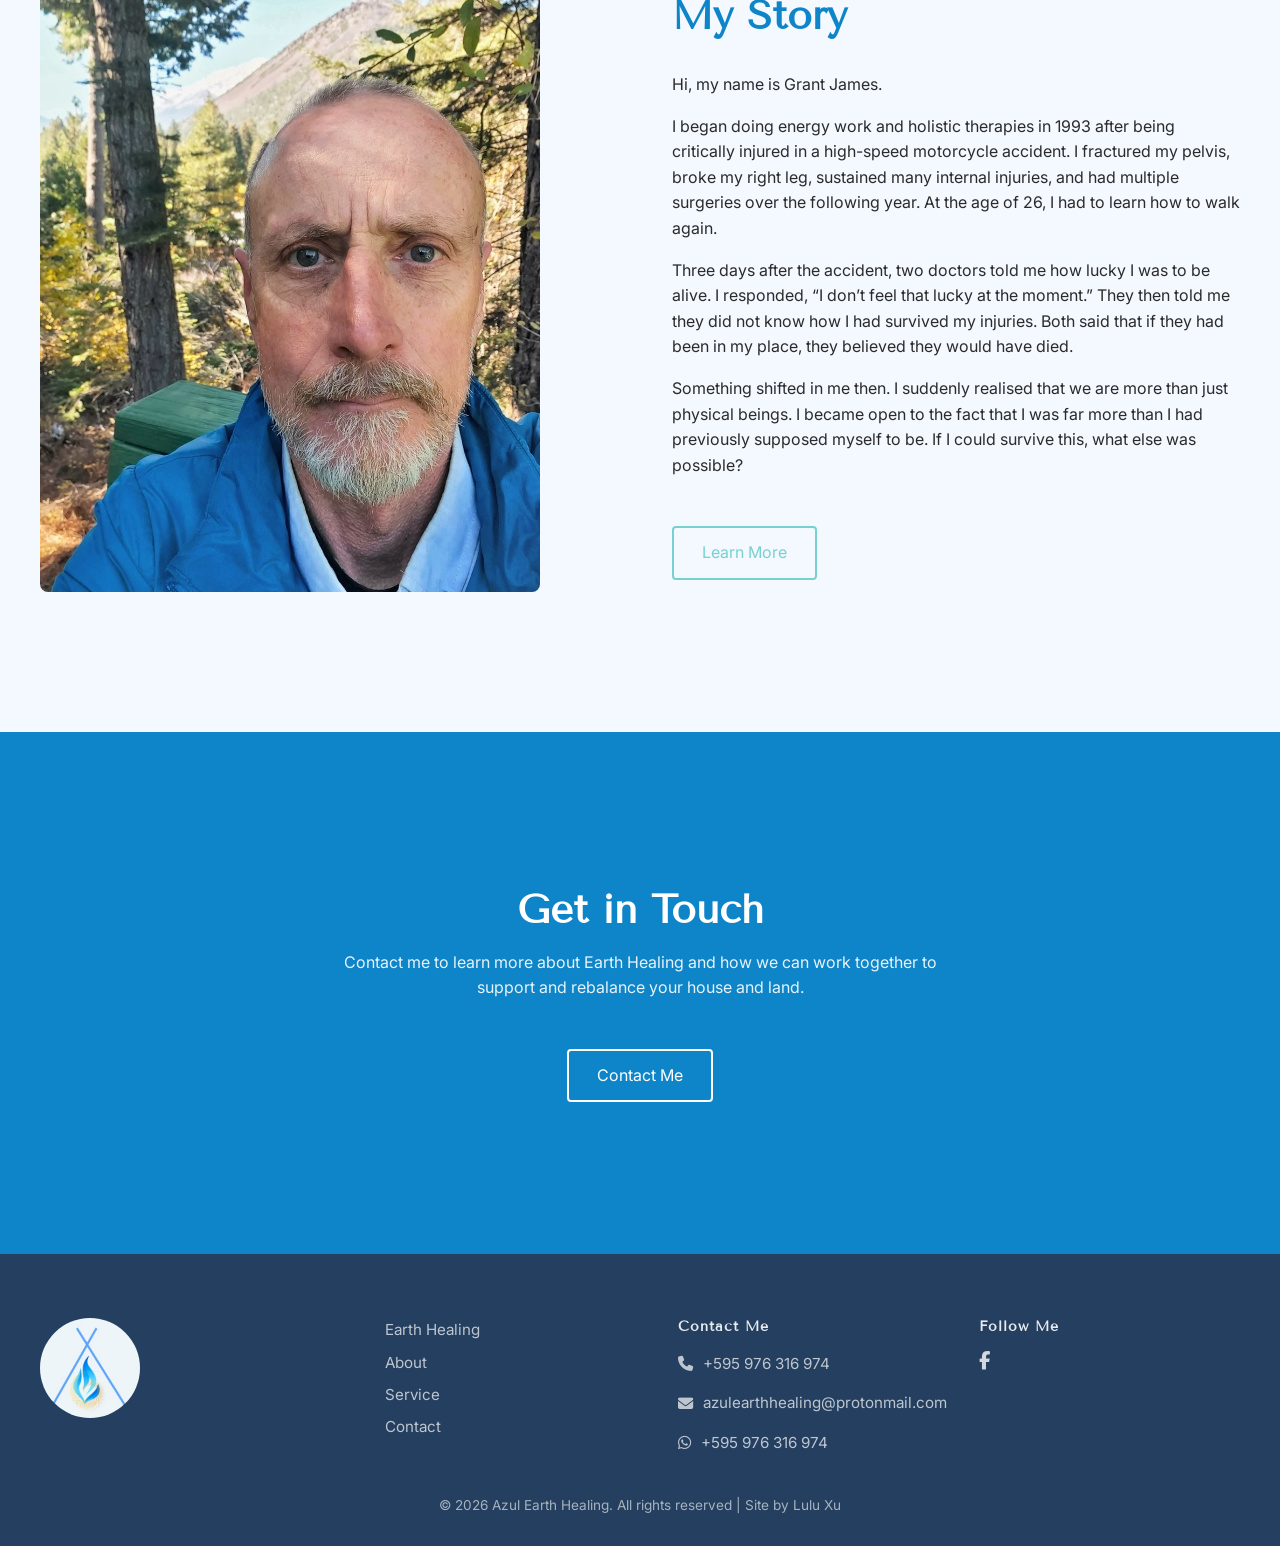
==== commit 74b0caf3: "change typo - wholistic to holistic" ====
--- a/index.html
+++ b/index.html
@@ -18,35 +18,12 @@
 <link href="https://fonts.googleapis.com/css2?family=Inter:wght@300;400;500&family=Tenor+Sans&display=swap" rel="stylesheet">
 
 <link rel="stylesheet" href="https://cdnjs.cloudflare.com/ajax/libs/font-awesome/6.5.0/css/all.min.css">
+
+<link rel="icon" href="/images/browerIcon.png" type="image/png">
+
 </head>
 
 <body >
-
-<!-- NAVBAR 
-
-<header class="navbar">
-
-<div class="container nav-wrapper">
-
-<div class="logo">
-  <a href="index.html">
-  <img src="images//logo-Grant.jpg" alt="Grant James Logo"></a>
-</div>
-
-<nav>
-<ul>
-  <li><a href="EarthHealing.html">Earth Healing</a></li>
-  <li><a href="Service.html">Service</a></li>
-  <li><a href="About.html">About</a></li>
-  <li><a href="Contact.html">Contact</a></li>
-
-</ul>
-</nav>
-
-</div>
-
-</header>
--->
 
 
 
@@ -56,16 +33,16 @@
     
     <!-- Logo -->
     <div class="logo">
-     <a href="index.html">
+     <a href="./">
   <img src="images//logo-Grant.jpg" alt="Grant James Logo"></a>
     </div>
 
     <!-- Nav Links -->
     <nav class="nav-menu" id="navMenu">
-      <a href="EarthHealing.html">Earth Healing</a>
-      <a href="Service.html">Service</a>
-      <a href="About.html">About</a>
-      <a href="Contact.html">Contact</a>
+      <a href="./EarthHealing">Earth Healing</a>
+      <a href="./Service">Service</a>
+      <a href="./About">About</a>
+      <a href="./Contact">Contact</a>
     </nav>
 
 
@@ -77,9 +54,9 @@
   <!-- Language Switcher   -->
    <!--
   <div class="language-switcher">
-    <a href="index.html"  class="active">EN</a>
+    <a href="./"  class="active">EN</a>
     <span>|</span>
-    <a href="index-es.html">ES</a>
+    <a href="./index-es">ES</a>
   </div>
   -->
 
@@ -111,8 +88,8 @@
 
 <div class="hero-buttons">
 
-  <a href="Contact.html" class="btn btn-primary">Contact Me</a>
-  <a href="About.html" class="btn btn-outline">Learn More</a>
+  <a href="./Contact" class="btn btn-primary">Contact Me</a>
+  <a href="./About" class="btn btn-outline">Learn More</a>
 
 </div>
 
@@ -145,7 +122,7 @@
 </p>    
 
 
-<a href="EarthHealing.html" class="btn btn-outline">Learn More</a>
+<a href="./EarthHealing" class="btn btn-outline">Learn More</a>
 
 </div>
 
@@ -202,7 +179,7 @@
         <p>Clearing residual energy for smoother development projects.</p>
       </div>
 
-      <a href="Service.html" class="btn service-list-btn btn-primary">Learn More</a>
+      <a href="./Service" class="btn service-list-btn btn-primary">Learn More</a>
 
     </div>
 
@@ -290,7 +267,7 @@
   Hi, my name is Grant James.
 </p>
 <p>
-  I began doing energy work and wholistic therapies in 1993 after being critically injured in a high-speed motorcycle accident. I fractured my pelvis, broke my right leg, sustained many internal injuries, and had multiple surgeries over the following year. At the age of 26, I had to learn how to walk again.
+  I began doing energy work and holistic therapies in 1993 after being critically injured in a high-speed motorcycle accident. I fractured my pelvis, broke my right leg, sustained many internal injuries, and had multiple surgeries over the following year. At the age of 26, I had to learn how to walk again.
 
 </p>
  <p>
@@ -302,7 +279,7 @@
 
  </p>
 
-<a href="About.html" class="btn btn-outline">Learn More</a>
+<a href="./About" class="btn btn-outline">Learn More</a>
 
 </div>
 
@@ -333,7 +310,7 @@
    Contact me to learn more about Earth Healing and how we can work together to support and rebalance your house and land.
 
     </p>
-    <a href="Contact.html" class="btn btn-outline">Contact Me</a>
+    <a href="./Contact" class="btn btn-outline">Contact Me</a>
   </div>
 </section>
 
@@ -344,16 +321,16 @@
 
     <!-- Logo -->
     <div class="footer-logo">
-      <a href="index.html">
+      <a href="./">
       <img src="images/logo-Grant.jpg" alt="logo"></a>
     </div>
 
     <!-- Links -->
     <div class="footer-col">
-            <a href="EarthHealing.html">Earth Healing</a>
-      <a href="About.html">About</a>
-      <a href="Service.html">Service</a>
-      <a href="Contact.html">Contact</a>
+            <a href="./EarthHealing">Earth Healing</a>
+      <a href="./About">About</a>
+      <a href="./Service">Service</a>
+      <a href="./Contact">Contact</a>
     </div>
 
     <!-- Contact -->
